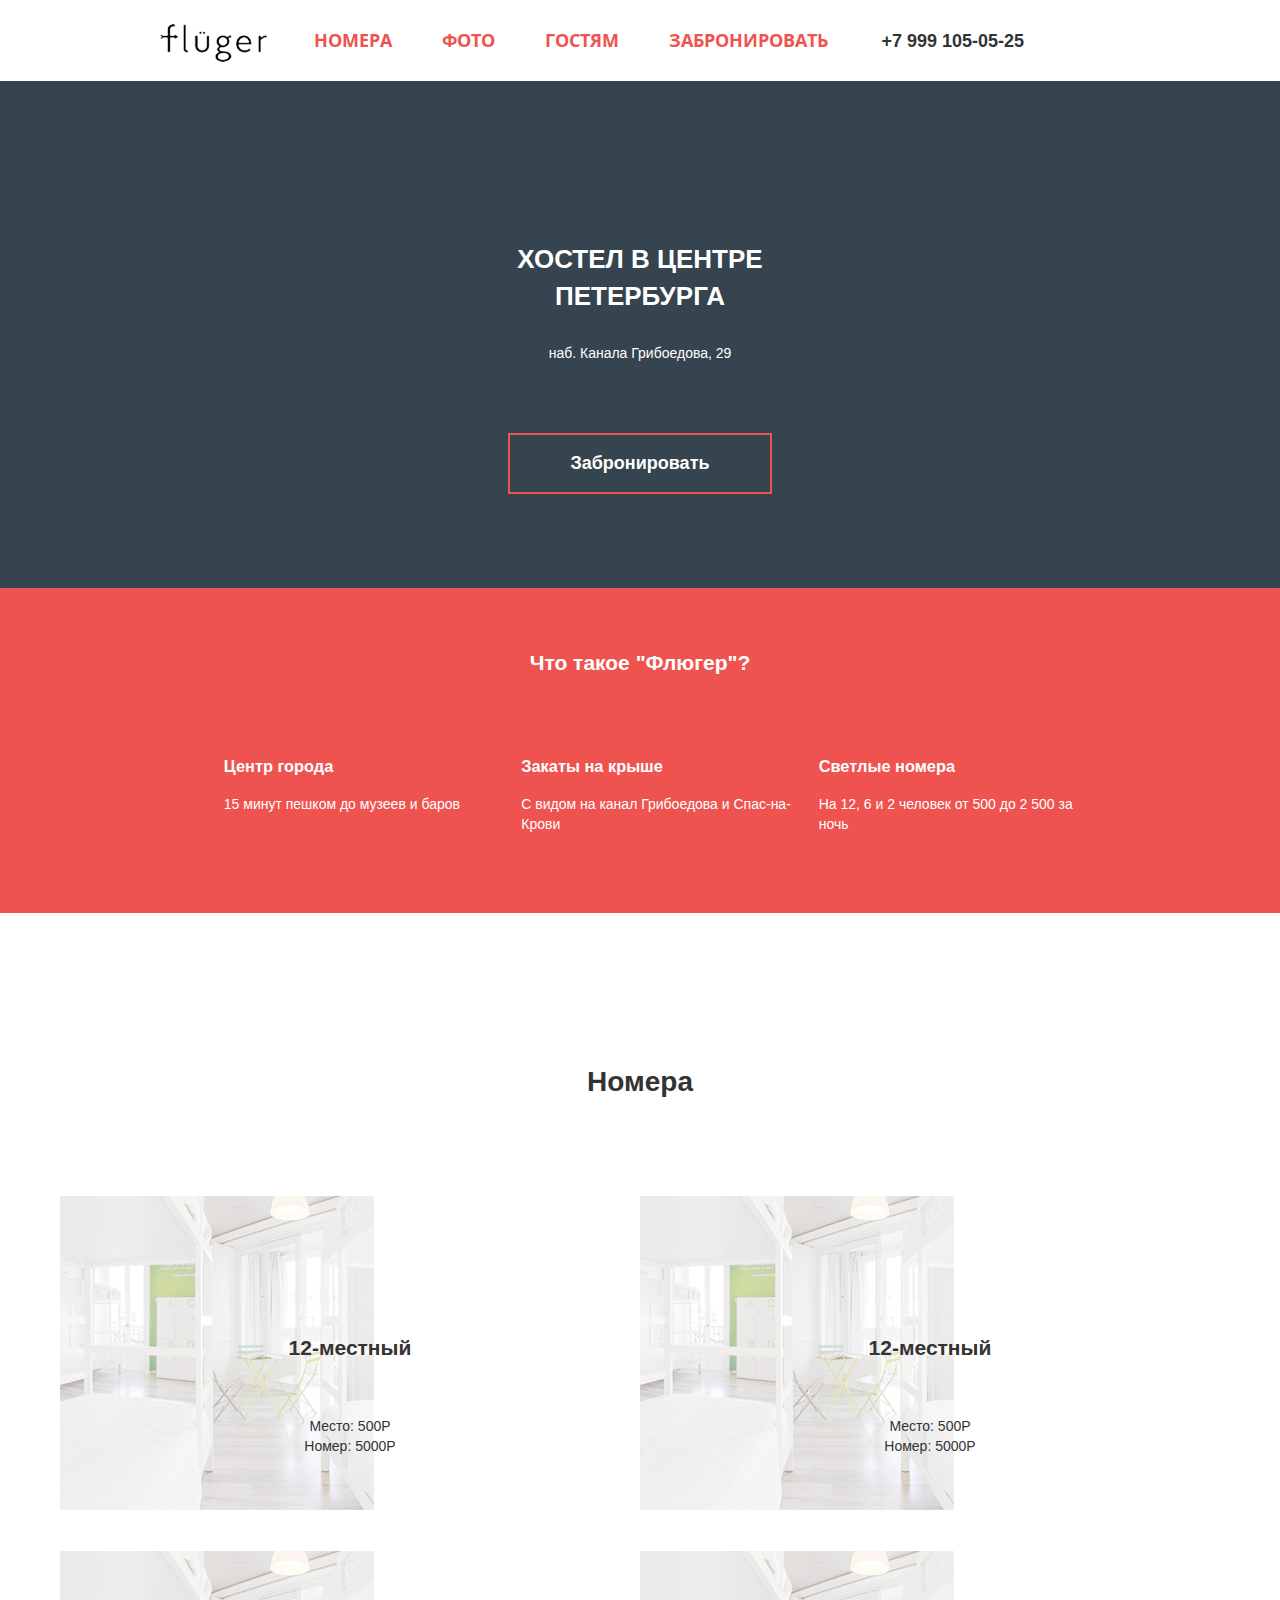
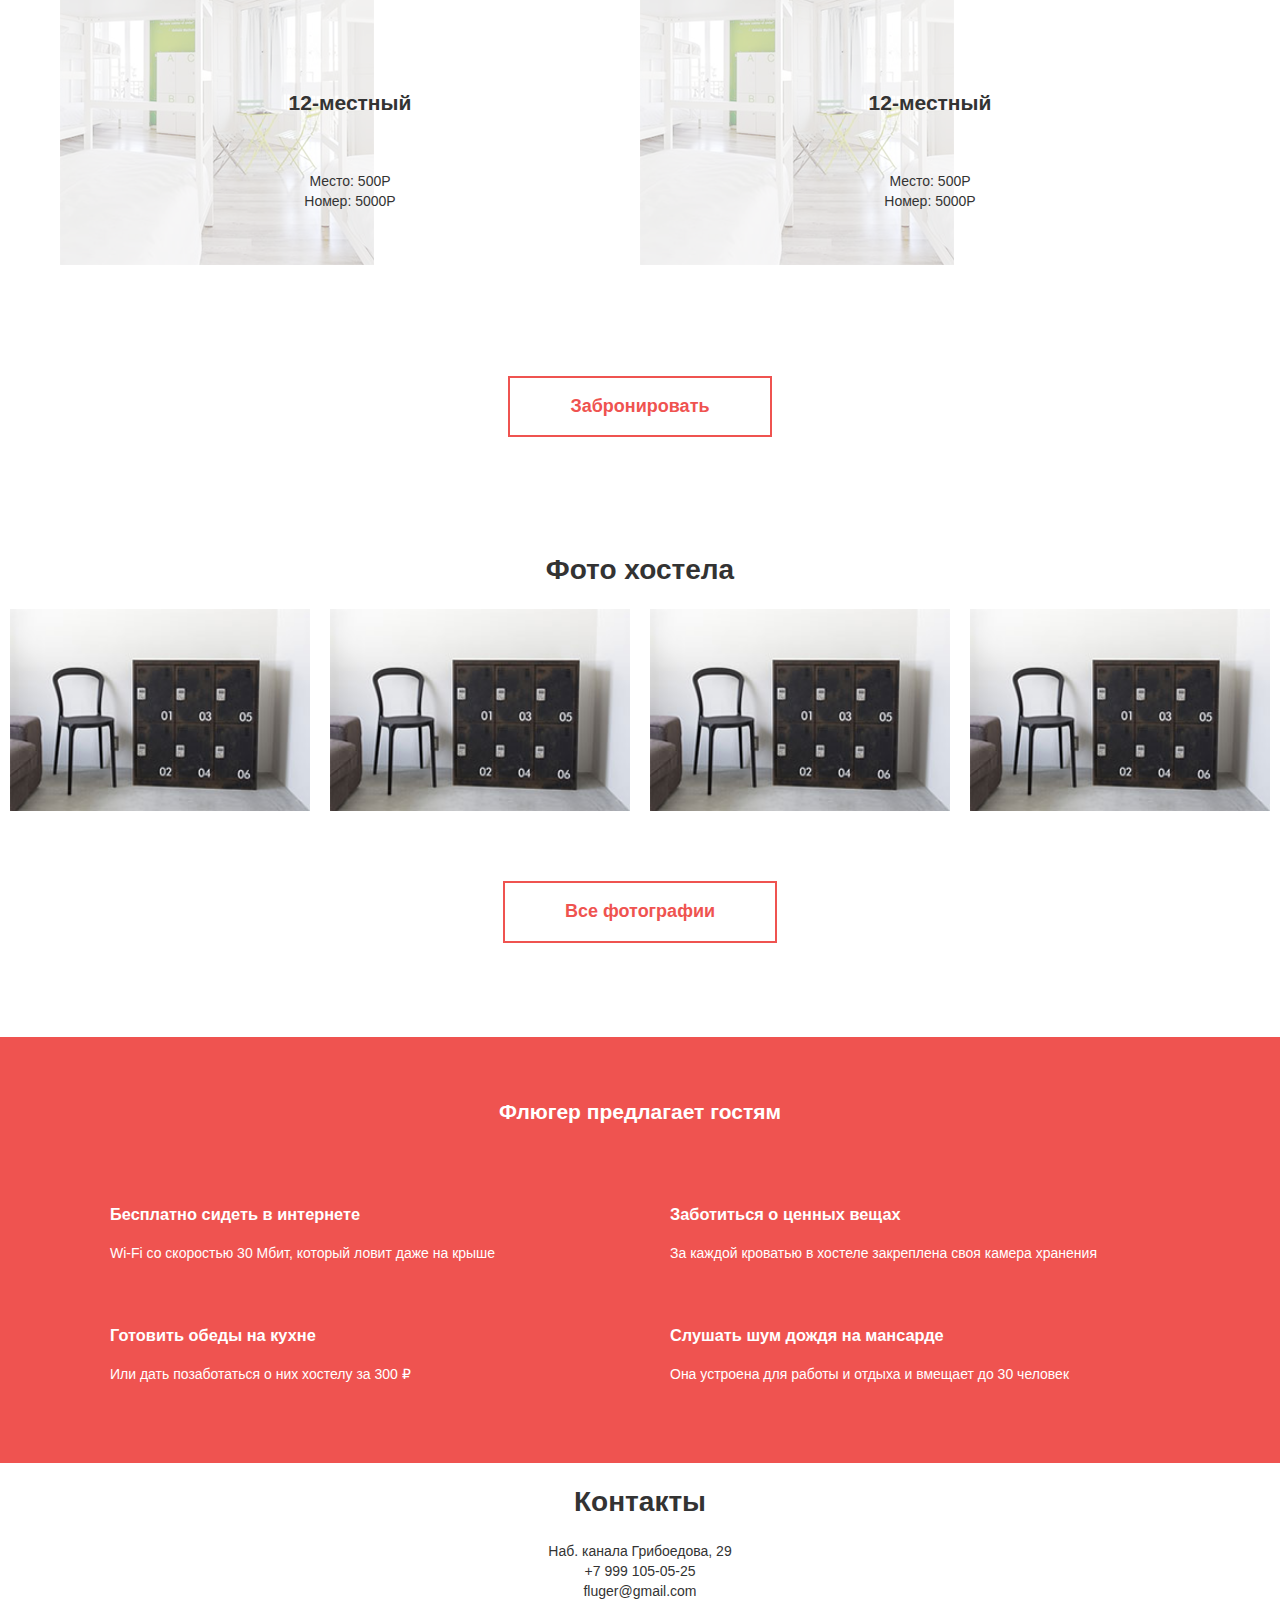
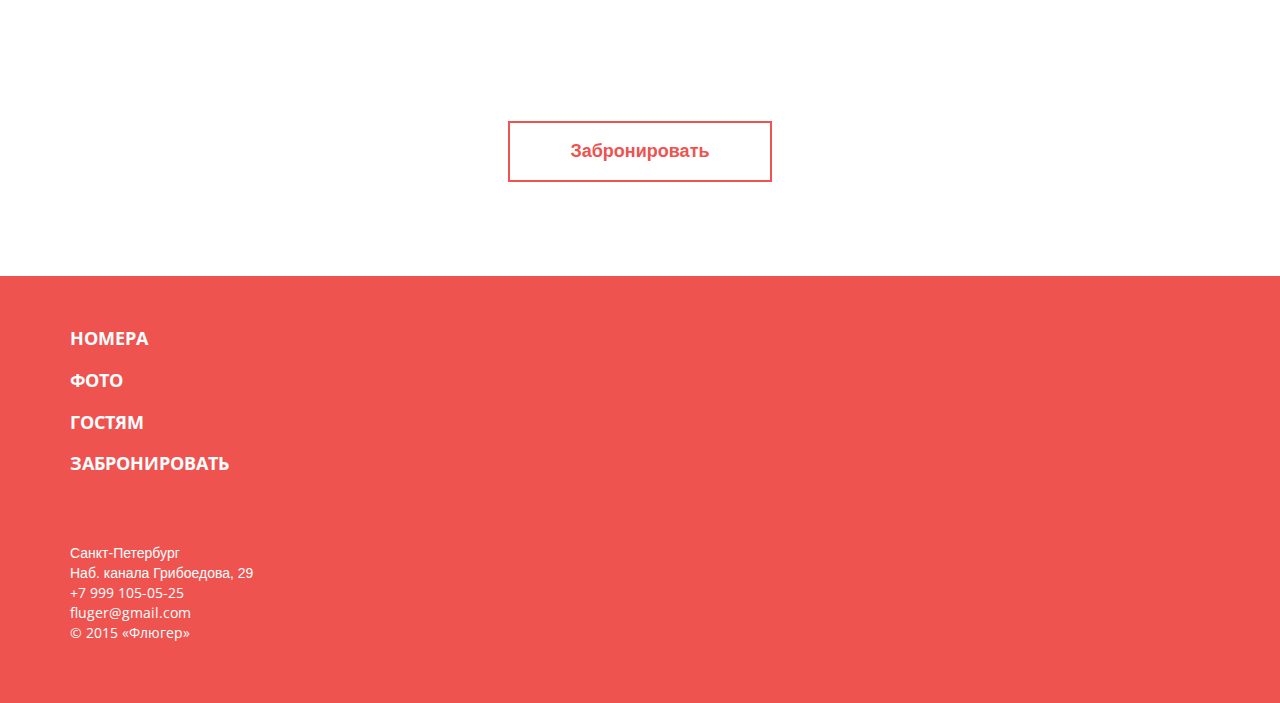
==== index.html @ dee89103 "11-03" ====
<!DOCTYPE html>
<html lang="ru">
<head>
  <meta charset="UTF-8">
  <title>Fluger</title>
  <meta name="viewport" content="width=device-width, initial-scale=1.0">
  <link rel="stylesheet" href="css/style.css">
  <link rel="stylesheet" href="css/bootstrap.css">
  <link href='https://fonts.googleapis.com/css?family=Open+Sans:400,700,400italic&subset=latin,cyrillic-ext' rel='stylesheet' type='text/css'>

</head>
<body>
<header>
  <div class="container ">
   <div class="row">
      <div class="logo">
         <a href="#"><img src="img/logo.png" height="38" width="107" alt="Fluger"></a>
      </div>
      <nav class="main-nav">
           <ul>
             <li class="nav_item"><a href="#">Номера</a></li>
             <li class="nav_item"><a href="#">Фото</a></li>
             <li class="nav_item"><a href="#">Гостям</a></li>
             <li class="nav_item"><a href="#">Забронировать</a></li>
           </ul>
          </nav>
      <span class="tel">+7 999 105-05-25</span>
        <div class="sandwich">
          <ul>
            <li class="sandwich-line"></li>
            <li class="sandwich-line"></li>
            <li class="sandwich-line"></li>
          </ul>
        </div>
    </div>
    </div>
</header>
<main>
  <section class="promo">
    <div class="container">
      <h1 class="promo-title">хостел в центре петербурга</h1>
      <span class="promo-subtitle">наб. Канала Грибоедова, 29</span>
      <a href="#" class="btn btn-order">Забронировать</a>
    </div>
  </section>
  <!-- features -->
  <section class="features">
    <div class="container">
      <h2 class="subtitle">Что такое "Флюгер"?</h2>
       <div class="row">
         <ul>
          <li class="col-xs-12 col-sm-4">
            <h3>Центр города</h3>
            <span>15 минут пешком до музеев и баров</span>
          </li>
          <li class="col-xs-12 col-sm-4">
            <h3>Закаты на крыше</h3>
            <span>С видом на канал Грибоедова и Спас-на-Крови</span>
          </li>
          <li class="col-xs-12 col-sm-4">
            <h3>Светлые номера</h3>
            <span>На 12, 6 и 2 человек от 500 до 2 500 за ночь</span>

          </li>
        </ul>
      </div>
    </div>
  </section>
  <!-- rooms -->
 <section>
   <div class="container rooms">
     <h1 class="subtitle">Номера</h1>
     <div class="row">
       <div class="col-xs-12 col-sm-6 col-lg-6 rooms_item">
           <h2>12-местный</h2>
           <span>Место:   500Р</span>
           <span>Номер:   5000Р</span>
       </div>
       <div class="col-xs-12 col-sm-6 col-lg-6 rooms_item">
           <h2>12-местный</h2>
           <span>Место:   500Р</span>
           <span>Номер:   5000Р</span>
       </div>
       <div class="col-xs-12 col-sm-6 col-lg-6 rooms_item">
           <h2>12-местный</h2>
           <span>Место:   500Р</span>
           <span>Номер:   5000Р</span>
       </div>
       <div class="col-xs-12 col-sm-6 col-lg-6 rooms_item">
           <h2>12-местный</h2>
           <span>Место:   500Р</span>
           <span>Номер:   5000Р</span>
       </div>
       <a href="#" class="btn">Забронировать</a>
     </div>
   </div>
 </section>
<!-- photo -->
<section>
   <div class="container-fluid photo">
     <h1 class="subtitle">Фото хостела</h1>
     <div class="row">
       <div class="col-sm-6 col-lg-3 photo_item">
        <img src="img/photo/photo_hostel1.jpg" width="100%" alt="" class="img-responsive">
       </div>
       <div class="col-sm-6 col-lg-3 photo_item">
         <img src="img/photo/photo_hostel1.jpg" width="100%" alt="" class="img-responsive">
       </div>
       <div class="col-xs-12 col-sm-6 col-lg-3 photo_item">
         <img src="img/photo/photo_hostel1.jpg" width="100%" alt="" class="img-responsive">
       </div>
       <div class="col-sm-6 col-lg-3 photo_item">
         <img src="img/photo/photo_hostel1.jpg" width="100%" alt="" class="img-responsive">
       </div>
       <a href="#" class="btn btn-rd">Все фотографии</a>
     </div>
   </div>
 </section>
 <!-- offers -->
 <section class="features">
    <div class="container">
      <h2 class="subtitle">Флюгер предлагает гостям</h2>
       <div class="row">
         <ul>
          <li class="col-xs-12 col-sm-4 col-lg-6">
            <h3>Бесплатно сидеть в интернете</h3>
            <span>Wi-Fi со скоростью 30 Мбит, который ловит даже на крыше</span>
          </li>
          <li class="col-xs-12 col-sm-4 col-lg-6">
            <h3>Заботиться о ценных вещах</h3>
            <span>За каждой кроватью в хостеле закреплена своя камера хранения</span>
          </li>
          <li class="col-xs-12 col-sm-4 col-lg-6">
            <h3>Готовить обеды на кухне</h3>
            <span>Или дать позаботаться о них хостелу за 300 ₽</span>

          </li>
          <li class="col-xs-12 col-sm-4 col-lg-6">
            <h3>Слушать шум дождя на мансарде</h3>
            <span>Она устроена для работы и отдыха и вмещает до 30 человек</span>

          </li>
        </ul>
      </div>
    </div>
  </section>
  <!-- contacts -->
  <section>
   <div class="contacts">
     <h1 class="subtitle">Контакты</h1>
     <span>Наб. канала Грибоедова, 29</span>
     <span>+7 999 105-05-25</span>
     <span>fluger@gmail.com</span>
     <div class="map">
       <script type="text/javascript" charset="utf-8" src="https://api-maps.yandex.ru/services/constructor/1.0/js/?sid=BMHJ804ELUzsKvM3itPlfaXK09yzZ_v1&width=100%&height=445&lang=ru_RU&sourceType=constructor"></script>
     </div>
     <a href="#" class="btn">Забронировать</a>
   </div>
 </section>
 </main>

 <!-- FOOTER -->
<footer class="footer-block">
  <div class="container">
    <div class="row">
      <div class="col-xs-12">
        <nav class="footer-nav">
                <ul>
                  <li><a href="#">Номера</a></li>
                  <li><a href="#">Фото</a></li>
                  <li><a href="#">Гостям</a></li>
                  <li class="nav-item-last"><a href="#">Забронировать</a></li>
                </ul>
        </nav>
      </div>
      <div class="col-xs-12">
        <div class="footer-contacts">
          Санкт-Петербург <br/>
          Наб. канала Грибоедова, 29
          <a href="#" class="footer-phone">+7 999 105-05-25</a>
          <a href="#" class="footer-email">fluger@gmail.com</a>
        </div>
        <span class="copyright">© 2015 «Флюгер»</span>
      </div>
    </div>
  </div>
</footer>

</body>
</html>
---- css/style.css ----
**{
  padding: 0;
  margin: 0;
}
body{

font-family: 'Open Sans', sans-serif;

}
.btn{}
.to-right{
  text-align: right;
  float:right;
}
/*@media only screen and (min-width : 320px) {}
@media only screen and (min-width : 480px) {}
@media only screen and (min-width : 768px) {}
@media only screen and (min-width : 992px) {}
@media only screen and (min-width : 1200px) {}*/

header{
  background-color: #fff;
}
header.container{
  position: relative;
}
.logo{
  display: inline-block;
}
.logo img{
  margin: 14px 20px;
}

.main-nav{
  display: none;
 }
.main-nav ul{
  display: inline-block;
}
.main-nav li{
  display: inline-block;
  margin: 28px 23px 0px;
}
.main-nav li:last-child{
  margin-right: 0;
}
.main-nav a{
  text-decoration: none;
  font-family: 'Open Sans', sans-serif;
  font-weight: bold;
  font-size: 18px;
  color: #ef5350;
  text-transform: uppercase;

}
.sandwich{
 position: absolute;
 top:0px;
 right:0;
 width: 70px;
 background-color: #ef5350;
 padding: 23px 26px;
 margin-right: 0;
 display:inline-block;
}
.sandwich ul{
  padding: 0;
  margin: 0;
}
.sandwich li{
  list-style-type: none;

}
.sandwich-line{
 width: 18px;
 height: 2px;
 margin-bottom: 2px;
 background-color: #fff;
}
.sandwich-line:nth-child(3){
  margin-bottom: 0;
}
.tel{
  font-size: 18px;
  font-weight: bold;
  margin-top: 22px;
  margin-bottom: 15px;
  display:none;

}

@media only screen and (min-width : 320px) {
  .sandwich{
    display:inline-block;
  }
}
@media only screen and (min-width : 768px) {
  .sandwich{
    display:inline-block;
    right:0;
  }
  .tel{
    display: inline-block;

    margin-left: 340px;
    display: inline-block;
  }
  .logo img{
    margin: 10px 20px;
  }
}
@media only screen and (min-width : 1200px)  {
  .container{
    width: 1040px;
  }
 .logo{
    margin-left: 80px;
    margin-top: 20;
    margin-bottom: 9px;
  }
 .main-nav{
  display:inline-block;
  margin-top: 0;
  margin-bottom: 9px;
   }
  .main-nav ul{
    padding-left: 0;
    margin-top: 10px;
  }
 .sandwich{
  display:none;
 }
 .tel{
  display: inline-block;
  margin-top: 12px;
  margin-bottom: 9px;
  margin-right: 0;
  margin-left: 50px;
 }
}
/*promo*/
.promo{
  background-color: #35444e;
  color: #fff;
  text-align: center;
}
.promo-title{
  margin: 160px auto 27px;
  width: 250px;
  font-size: 26px;
  text-transform:uppercase;


}
.promo-subtitle{
  display: block;
}
/*btns*/
.btn{
  display: inline-block;
  margin: 70px 0 94px;
  padding: 16px 60px;
  border: 2px solid #ef5350;
  font-size: 18px;
  font-weight: bold;
  color: #ef5350;
}
.btn-order{
  color: #fff;
}
.btn-rd{
  color: #ef5350;
}

/*features*/
.features{
  background-color: #ef5350;
  color: #fff;
  text-align: center;
}
.features h2{
  margin-bottom: 0;
  margin-top: 0;
  padding: 60px 0;
}
.row ul{
  margin-top: 0;
  padding-top: 0;
  display: inline-block;
  text-align: top;
}
.features li{
  list-style: none;
  text-align: left;
  padding-bottom: 45px;
}
.features li:nth-child(3){
  padding-bottom: 60px;
}

/*rooms*/
.rooms{
  text-align: center;
}
.rooms_item{
  background-image: url(../img/rooms1.png);
  -webkit-background-size: 100$;
  background-size: 100$;
  background-repeat: no-repeat;
  text-align: center;
  }
.rooms h1{
  padding-top: 130px;
  padding-bottom: 75px;
}
.rooms_item h2{
  padding-top: 120px;
  padding-bottom: 35px;
}
.rooms_item span{
  display: block;
}
.rooms_item span:last-child{
   padding-bottom: 95px;

}
/*photo*/
.photo{
  text-align: center;
}
.photo_item{

  text-align: center;
  width: 100%;
  font-size: 18px;
}
@media only screen and (max-width : 767px)  {
  .photo{
    display:none;
  }
}
/*contacts*/
.contacts{
  text-align: center;
}
.contacts span{
  display: block;
}
.contacts span:nth-child(3){

}
/*map*/
.map{
  margin-top: 50px;
  opacity:0.7;
}
.map.btn{
  margin-bottom: 115px;
}
/*footer*/

.footer-block{
  background-color: #ef5350;
  padding: 50px 0 60px;
  /*padding-top: 50px;
  padding-left: 75px;
  padding-bottom: 60px;*/


}
.footer-nav{
  font-size: 18px;
  margin-bottom: 50px;
  margin-right: auto;
  margin-left: auto;


}
.footer-nav ul{
  padding: 0;
  margin-bottom: 0;
  margin-left: auto;
  margin-right: auto;
  }
.footer-nav li{
  list-style-type: none;
  text-transform: uppercase;
  margin-bottom: 15px;
  }
 .nav-item-last{
    padding-bottom: 0;
    margin-bottom: 0;
  }
.footer-nav a{
  font-family: 'Open Sans', sans-serif;
  color: #fff;
  font-size: 18px;
  font-weight: bold;
  text-decoration: none;
}
.footer-contacts{
  color: #fff;
}
.footer-contacts a{
  display: block;
  margin-bottom: 0;
}
.footer-contacts a{
  font-family: 'Open Sans', sans-serif;
  color: #fff;
  font-size: 14px;
  text-decoration: none;
}
.footer-address{
  margin-bottom: 15px;
}
.footer-phone{
  margin-bottom: 18px;
}
.copyright{
    margin-bottom: 60px;
}
.copyright{
  font-family: 'Open Sans', sans-serif;
  color: #fff;
  font-size: 14px;
  margin-top: 50px;

}

/*ROOMS*/
.rooms_promo{
  background-image: url(../img/rooms/bg1200_header_room.jpg);
  background-repeat: no-repeat;
  -webkit-background-size: cover;
  background-size: cover;
  margin-bottom: 60px;
  color: #fff;
  background-position: center;
  text-align: center;
  -webkit-box-sizing: border-box;
  -moz-box-sizing: border-box;
  box-sizing: border-box;
}

.rooms_promo h1{
  margin: 273px auto 35px;
  color: #ef5350
}
.rooms_promo span{
  display: block;
  margin-bottom: 288px;
  color: #000
}
.promo-title{
  margin: 160px auto 27px;
  width: 250px;
  font-size: 26px;
  text-transform:uppercase;


}
.promo-subtitle{
  display: block;
}
/*rooms_blocks*/
.rooms_blocks
  margin-top: 70px;
}
/*.room_blocks img{
  float:right;
}
.room_blocks img:nth-child(2n){
  float:left;
}*/
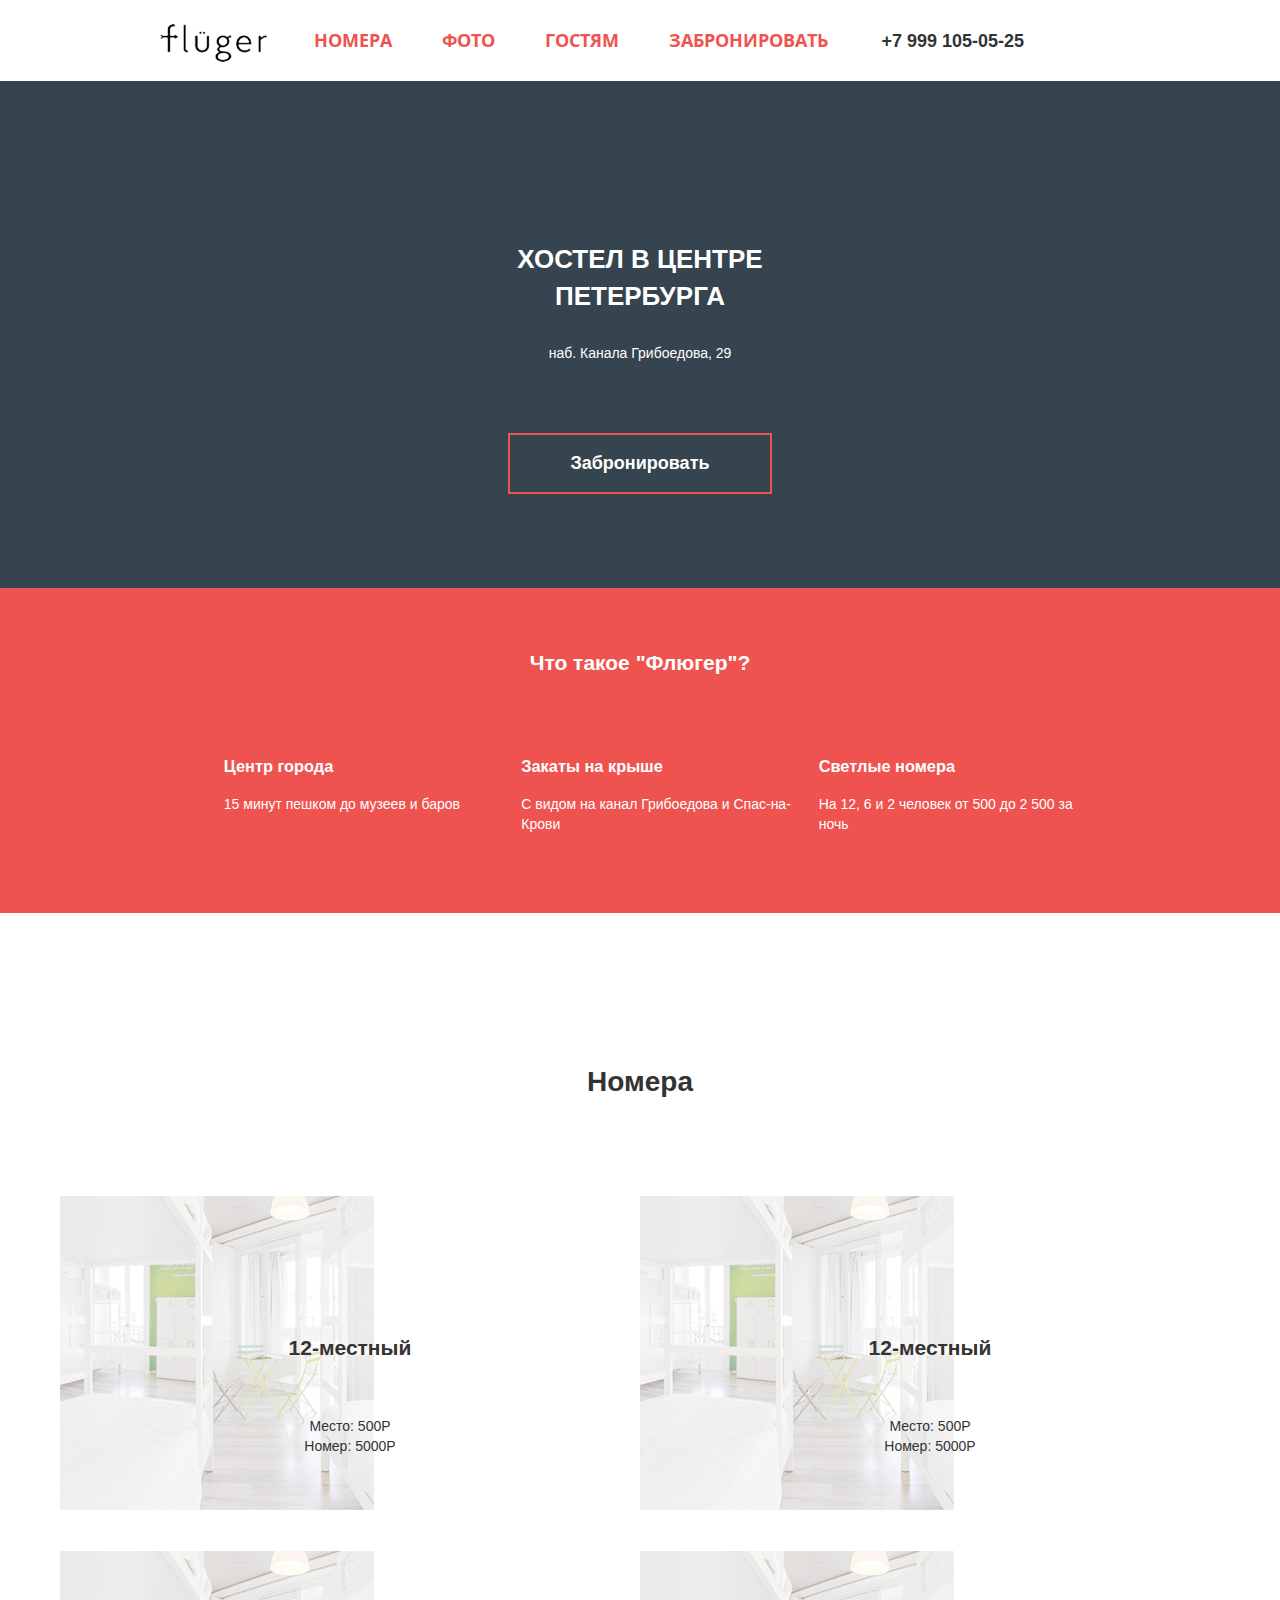
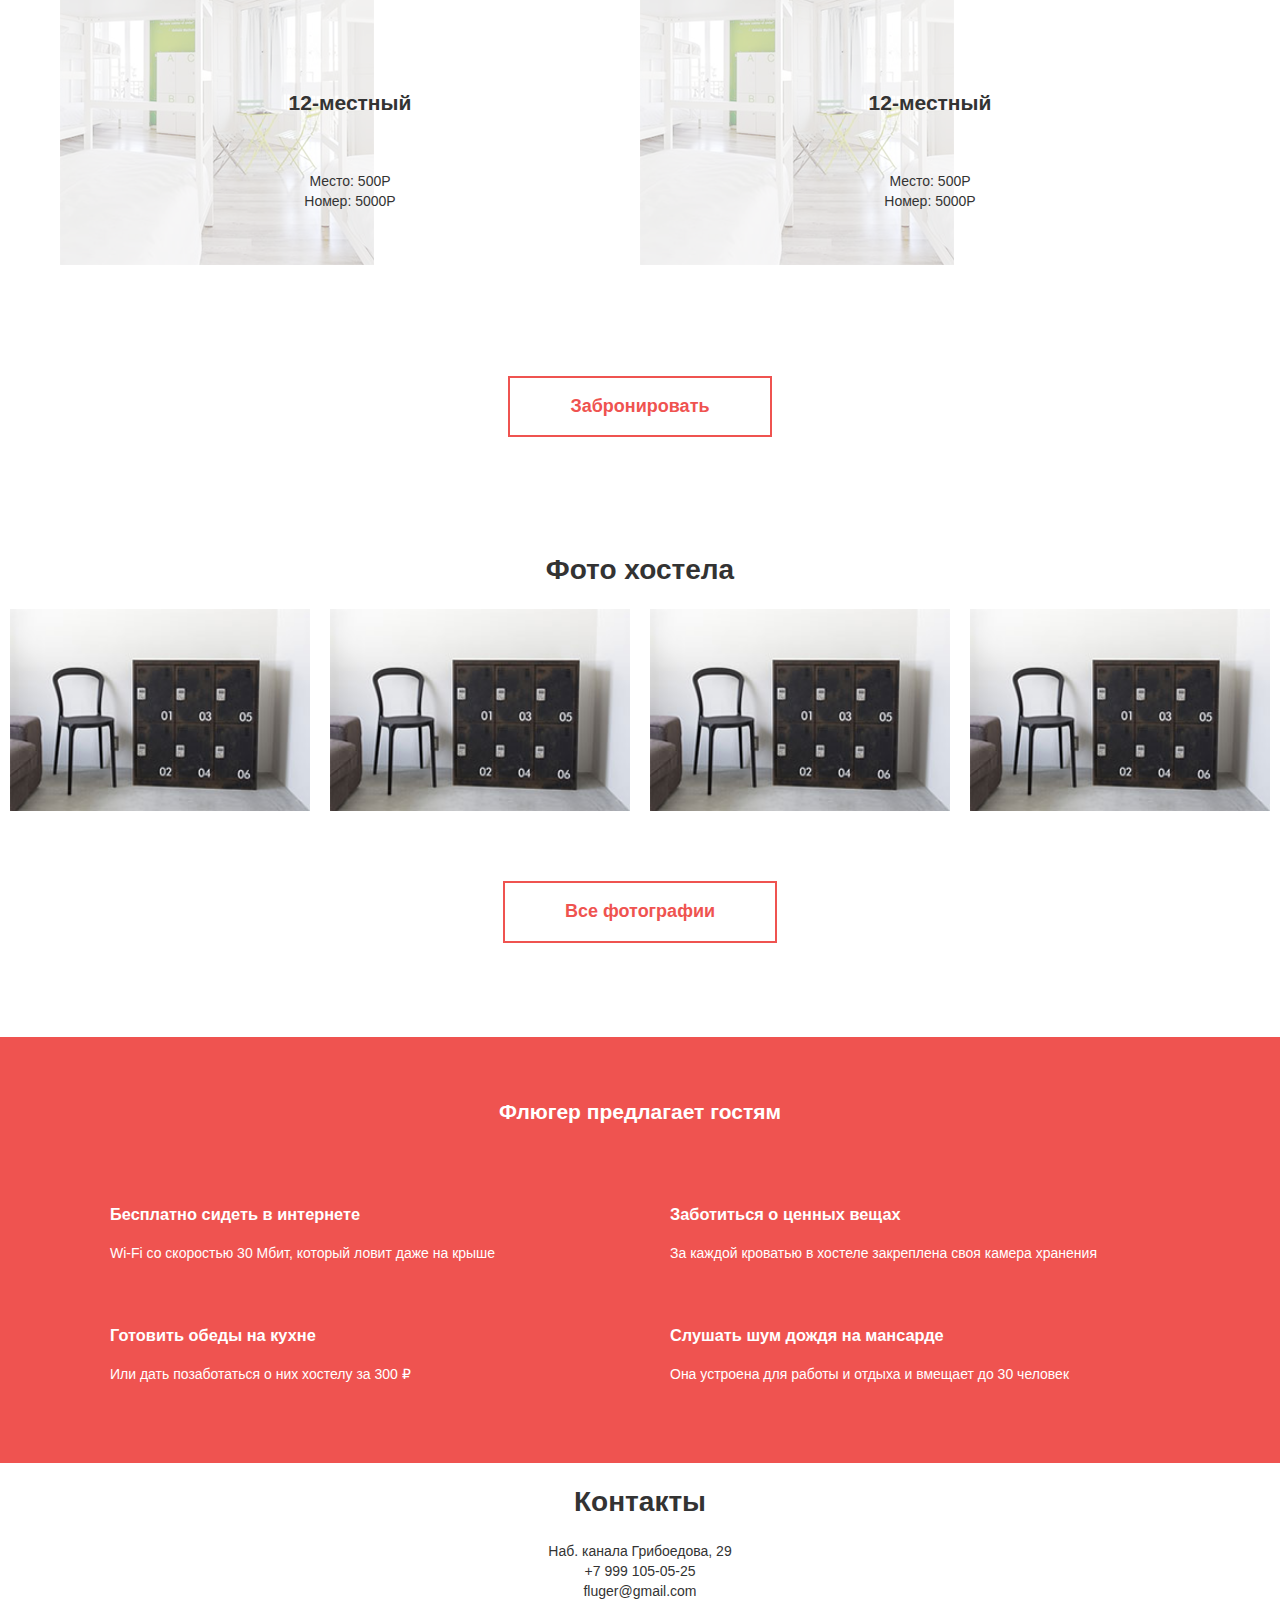
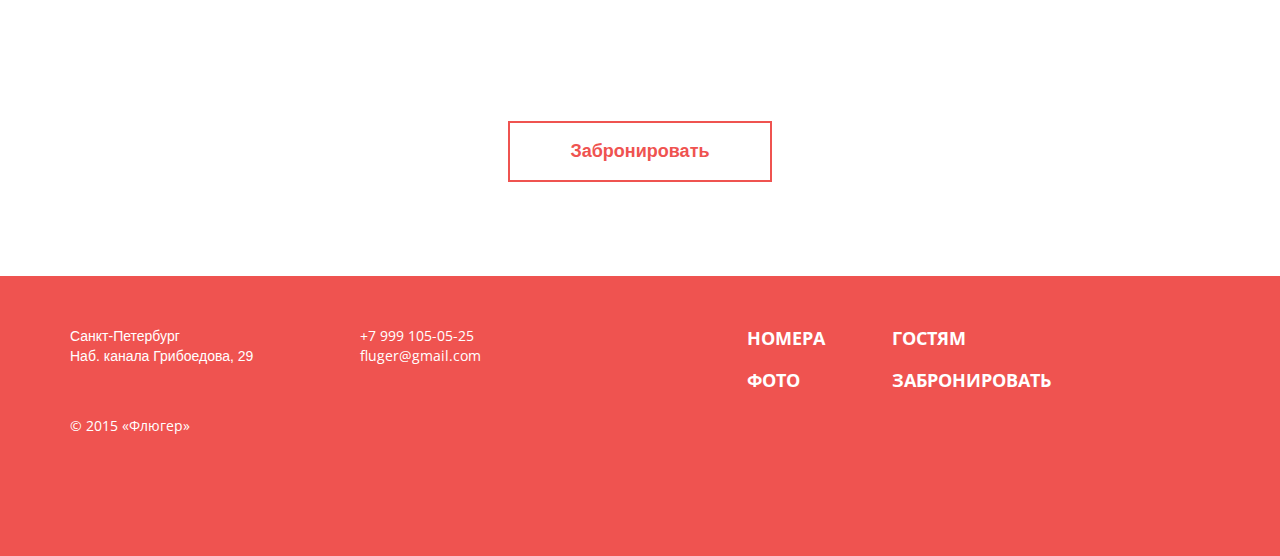
==== commit 8a1318a1: "11ю03" ====
--- a/index.html
+++ b/index.html
@@ -163,24 +163,39 @@
 <footer class="footer-block">
   <div class="container">
     <div class="row">
-      <div class="col-xs-12">
+      <div class="col-xs-12 col-sm-6 col-sm-push-6 col-lg-6">
         <nav class="footer-nav">
+          <div class="row">
+            <div class="col-lg-3 col-lg-offset-2">
                 <ul>
                   <li><a href="#">Номера</a></li>
                   <li><a href="#">Фото</a></li>
+                </ul>
+            </div>
+            <div class="col-lg-3">
+                <ul>
                   <li><a href="#">Гостям</a></li>
                   <li class="nav-item-last"><a href="#">Забронировать</a></li>
                 </ul>
+            </div>
+          </div>
         </nav>
       </div>
-      <div class="col-xs-12">
+      <div class="col-xs-12 col-sm-6 col-sm-pull-6 col-lg-6 footer-contacts-position">
         <div class="footer-contacts">
-          Санкт-Петербург <br/>
-          Наб. канала Грибоедова, 29
-          <a href="#" class="footer-phone">+7 999 105-05-25</a>
-          <a href="#" class="footer-email">fluger@gmail.com</a>
+         <div class="row">
+           <div class="col-lg-6">
+             <span>Санкт-Петербург</span>
+             <span>Наб. канала Грибоедова, 29</span>
+           </div>
+           <div class="col-lg-6">
+             <a href="#" class="footer-phone">+7 999 105-05-25</a>
+             <a href="#" class="footer-email">fluger@gmail.com</a>
+           </div>
+         </div>
+
+          <span class="copyright">© 2015 «Флюгер»</span>
         </div>
-        <span class="copyright">© 2015 «Флюгер»</span>
       </div>
     </div>
   </div>
--- a/css/style.css
+++ b/css/style.css
@@ -263,6 +263,7 @@
 .footer-block{
   background-color: #ef5350;
   padding: 50px 0 60px;
+  text-align: center;
   /*padding-top: 50px;
   padding-left: 75px;
   padding-bottom: 60px;*/
@@ -271,22 +272,34 @@
 }
 .footer-nav{
   font-size: 18px;
+  /*display: inline-block;*/
   margin-bottom: 50px;
   margin-right: auto;
   margin-left: auto;
-
-
+}
+/*@media only screen and (min-width : 1200px) {
+  .footer-nav li{
+    width: 50%;
+  }
+}*/
+@media only screen and (max-width : 1199px){
+  .footer-nav{
+    display: inline-block;
+  }
 }
 .footer-nav ul{
+  display: block;
   padding: 0;
   margin-bottom: 0;
   margin-left: auto;
   margin-right: auto;
+  text-align: left;
   }
 .footer-nav li{
   list-style-type: none;
   text-transform: uppercase;
   margin-bottom: 15px;
+
   }
  .nav-item-last{
     padding-bottom: 0;
@@ -299,8 +312,24 @@
   font-weight: bold;
   text-decoration: none;
 }
+
 .footer-contacts{
   color: #fff;
+  display: inline-block;
+  text-align: left;
+  padding-left: 25px;
+  width: 100%;
+}
+@media only screen and (min-width : 767px) {
+  .footer-contacts{
+    padding-left: 0;
+  }
+  .footer-contacts-position{
+  text-align: left;
+}
+}
+.footer-contacts span{
+  display:block;
 }
 .footer-contacts a{
   display: block;
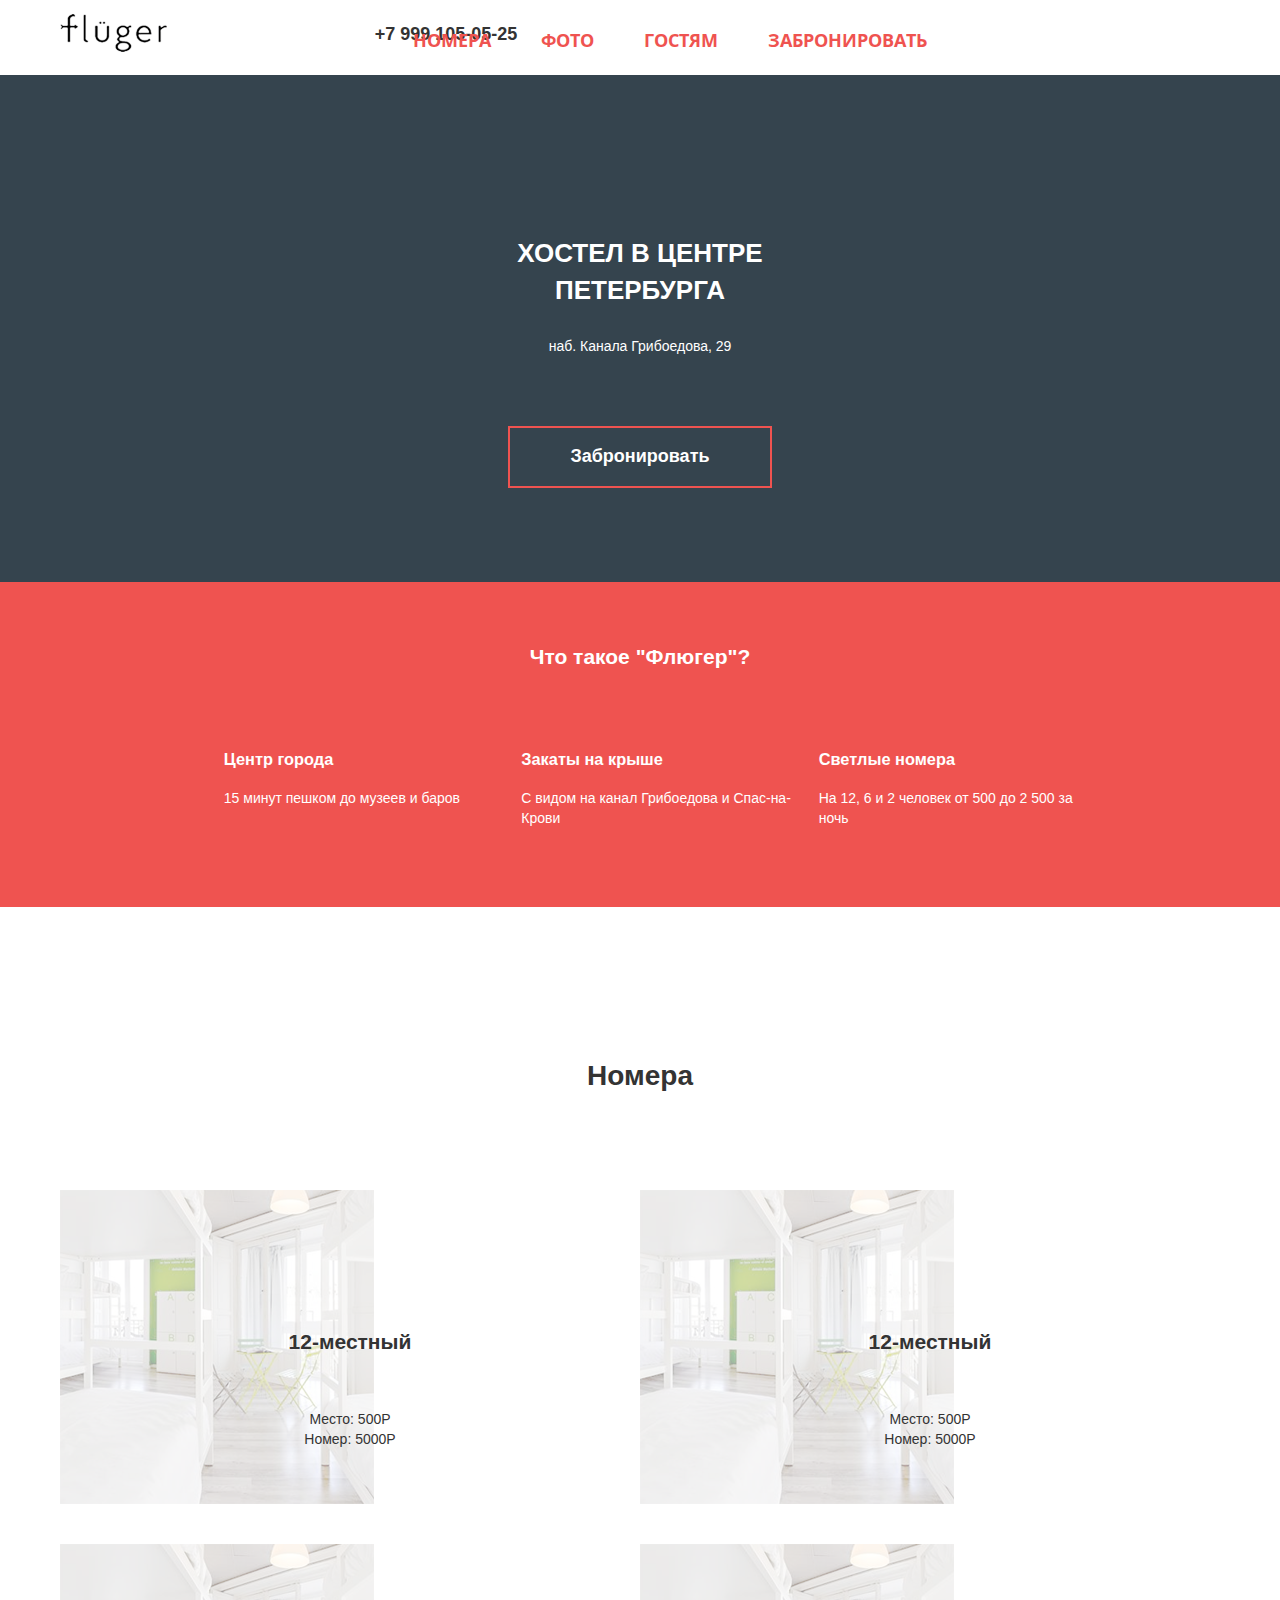
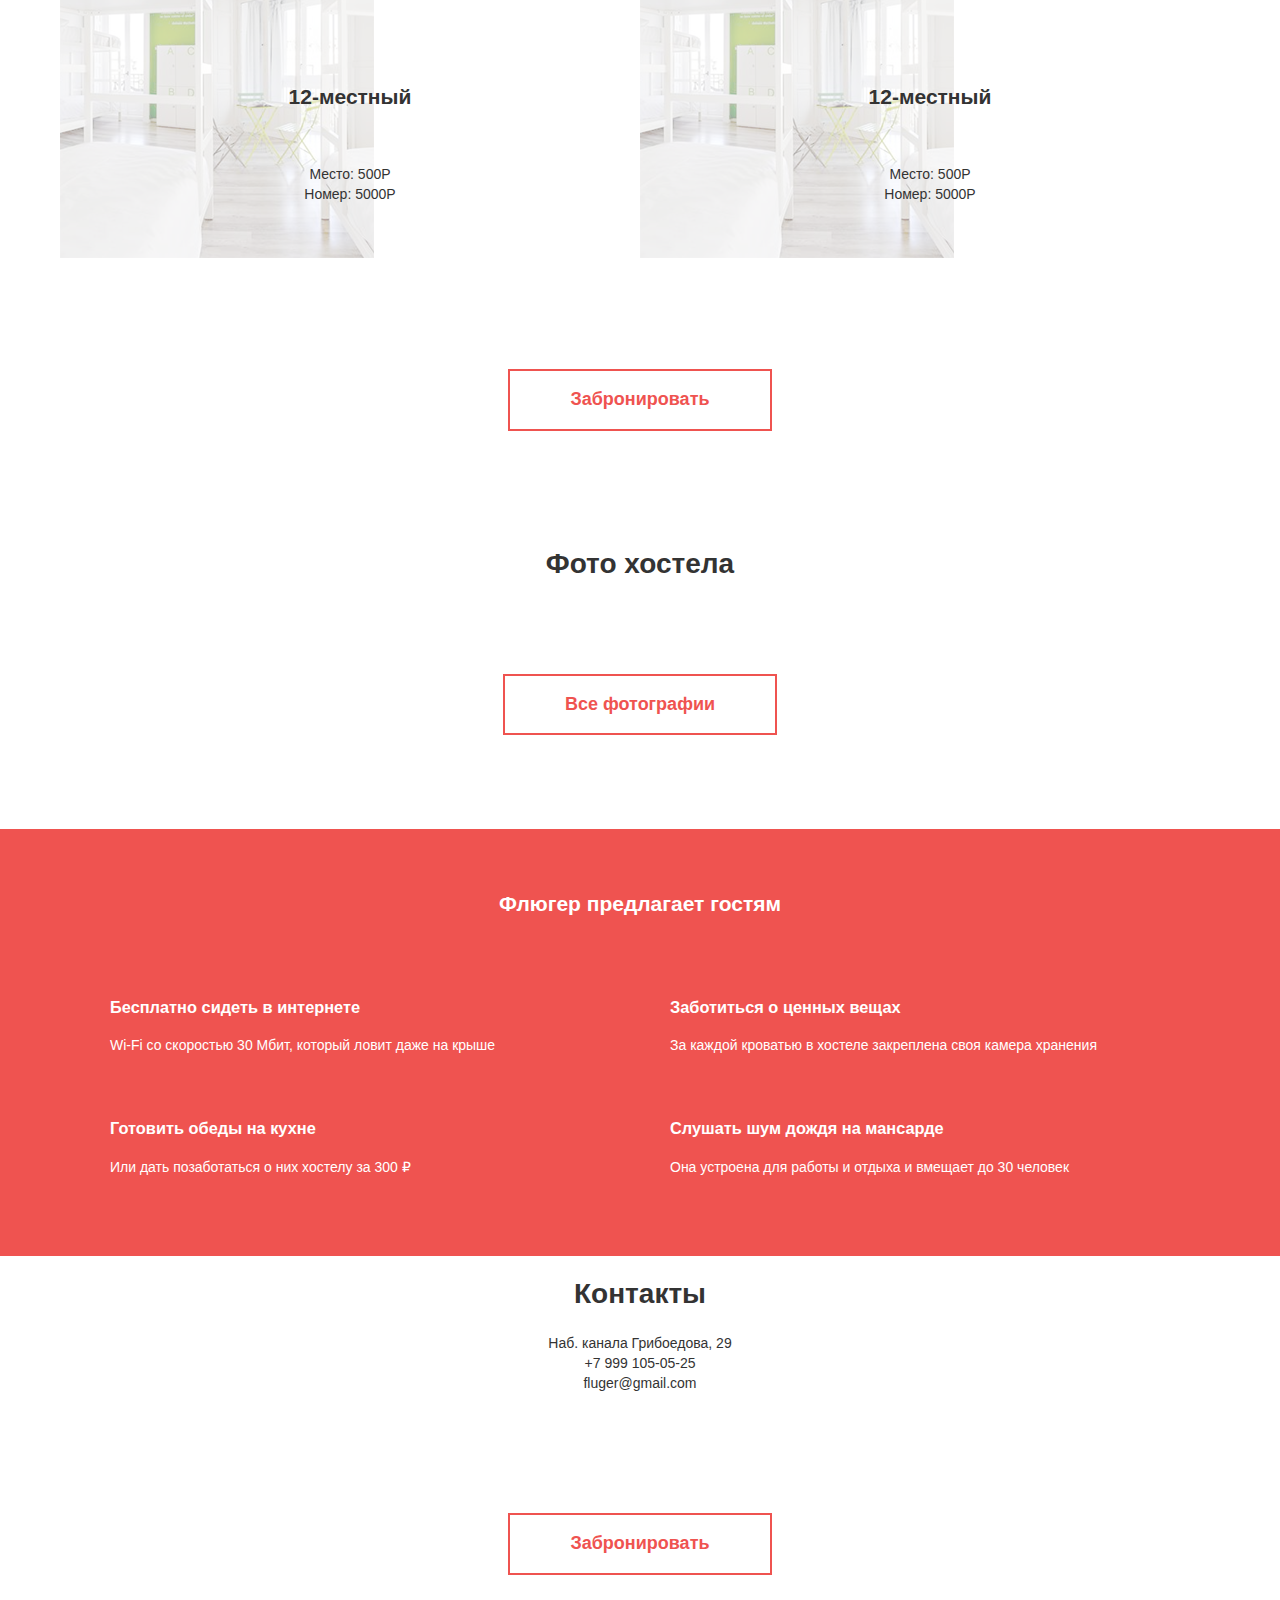
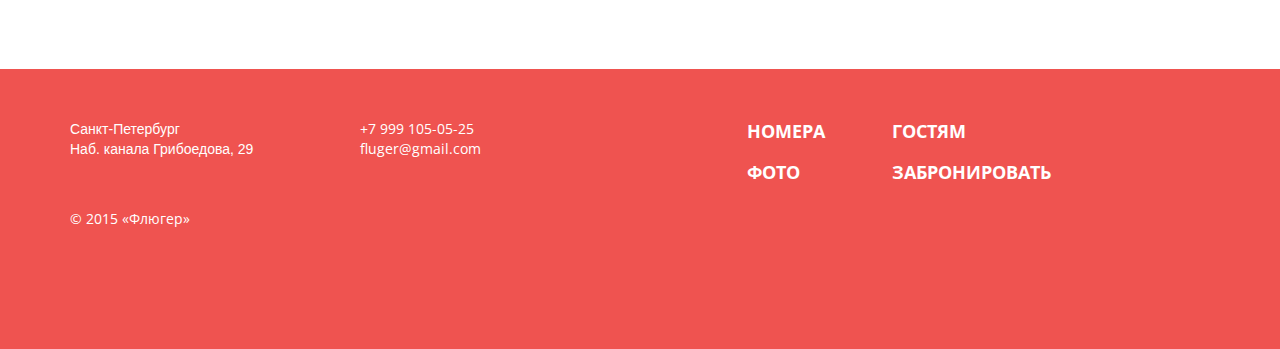
==== commit 0552c7ff: "16.03" ====
--- a/index.html
+++ b/index.html
@@ -16,25 +16,27 @@
       <div class="logo">
          <a href="#"><img src="img/logo.png" height="38" width="107" alt="Fluger"></a>
       </div>
+
       <nav class="main-nav">
-           <ul>
+           <ul class="main-nav-items">
              <li class="nav_item"><a href="#">Номера</a></li>
              <li class="nav_item"><a href="#">Фото</a></li>
              <li class="nav_item"><a href="#">Гостям</a></li>
              <li class="nav_item"><a href="#">Забронировать</a></li>
            </ul>
-          </nav>
+      </nav>
       <span class="tel">+7 999 105-05-25</span>
-        <div class="sandwich">
-          <ul>
-            <li class="sandwich-line"></li>
-            <li class="sandwich-line"></li>
-            <li class="sandwich-line"></li>
-          </ul>
-        </div>
-    </div>
-    </div>
+      <div class="sandwich">
+        <ul>
+          <li class="sandwich-line"></li>
+          <li class="sandwich-line"></li>
+          <li class="sandwich-line"></li>
+        </ul>
+      </div>
+   </div>
+  </div>
 </header>
+
 <main>
   <section class="promo">
     <div class="container">
--- a/css/style.css
+++ b/css/style.css
@@ -13,11 +13,6 @@
   text-align: right;
   float:right;
 }
-/*@media only screen and (min-width : 320px) {}
-@media only screen and (min-width : 480px) {}
-@media only screen and (min-width : 768px) {}
-@media only screen and (min-width : 992px) {}
-@media only screen and (min-width : 1200px) {}*/
 
 header{
   background-color: #fff;
@@ -29,10 +24,13 @@
   display: inline-block;
 }
 .logo img{
-  margin: 14px 20px;
+  /*margin: 14px 20px;*/
+  margin-top: 14px;
+  margin-bottom: 14px;
 }
 
 .main-nav{
+  float:right;
   display: none;
  }
 .main-nav ul{
@@ -42,9 +40,7 @@
   display: inline-block;
   margin: 28px 23px 0px;
 }
-.main-nav li:last-child{
-  margin-right: 0;
-}
+
 .main-nav a{
   text-decoration: none;
   font-family: 'Open Sans', sans-serif;
@@ -87,9 +83,7 @@
   margin-top: 22px;
   margin-bottom: 15px;
   display:none;
-
-}
-
+}
 @media only screen and (min-width : 320px) {
   .sandwich{
     display:inline-block;
@@ -102,41 +96,53 @@
   }
   .tel{
     display: inline-block;
-
-    margin-left: 340px;
+    float:right;
+    padding-right: 103px;
+  }
+ /* .main-nav{
     display: inline-block;
   }
-  .logo img{
-    margin: 10px 20px;
-  }
+  .main-nav-items{
+    display:none;
+  }
+
+*/
+   /* margin-left: 340px;*/
+
+
+
 }
 @media only screen and (min-width : 1200px)  {
   .container{
     width: 1040px;
   }
  .logo{
-    margin-left: 80px;
     margin-top: 20;
     margin-bottom: 9px;
   }
  .main-nav{
   display:inline-block;
-  margin-top: 0;
+  transform:translateX(-270px);
+  /*margin-right: 270px;*/
+  /*margin-top: 0;
   margin-bottom: 9px;
+  padding-left: 0;
+  margin-top: 10px;*/
    }
   .main-nav ul{
-    padding-left: 0;
-    margin-top: 10px;
+
   }
  .sandwich{
   display:none;
  }
  .tel{
-  display: inline-block;
-  margin-top: 12px;
+  display:inline-block;
+  vertical-align: top;
+  /*margin-top: 12px;
   margin-bottom: 9px;
   margin-right: 0;
-  margin-left: 50px;
+  margin-left: 300px;*/
+
  }
 }
 /*promo*/
@@ -375,7 +381,7 @@
 
 .rooms_promo h1{
   margin: 273px auto 35px;
-  color: #ef5350
+  color: #ef5350;
 }
 .rooms_promo span{
   display: block;
@@ -394,29 +400,83 @@
   display: block;
 }
 /*rooms_blocks*/
-.rooms_blocks
+.rooms_blocks{
   margin-top: 70px;
 }
-/*.room_blocks img{
-  float:right;
-}
-.room_blocks img:nth-child(2n){
-  float:left;
-}*/
-
-
-
-
-
-
-
-
-
-
-
-
-
-
-
-
-
+
+
+/*Photo_gallery*/
+.photo-promo{
+  background-image: url(../img/photo/bg-promo-photo.jpg);
+  -webkit-background-size: cover;
+  background-size: cover;
+  background-repeat: no-repeat;
+  text-align: center;
+  -webkit-box-sizing: border-box;
+  -moz-box-sizing: border-box;
+  box-sizing: border-box;
+
+}
+.photo-promo h1{
+  padding-top: 273px;
+  font-family: 'Open Sans', sans-serif;
+  font-size: 36px;
+  color: #ef5350;
+  text-transform: uppercase;
+}
+.photo-promo-subtitle{
+  display: block;
+  font-size: 18px;
+  color: #212121;
+  padding-bottom: 280px;
+
+
+}
+.photo_gallery{
+
+  width: 940px;
+  margin-right: auto;
+  margin-left: auto;
+
+
+}
+.photo_gallery_title{
+  font-family: 'Open Sans', sans-serif;
+  font-size: 24px;
+  color: #ef5350;
+  text-transform: uppercase;
+
+}
+.photo_gallery_subtitle{
+  display: block;
+  font-family: 'Open Sans', sans-serif;
+  font-size: 18px;
+  font-weight: bold;
+  color:#607d8b;
+  margin-bottom: 20px;
+  margin-top: 25px;
+}
+.gallery-hall-1{
+  width: 100%;
+}
+.gallery-hall-2{
+  width: 100%;
+  margin-top: 6px;
+
+}
+
+
+
+
+
+
+
+
+
+
+
+
+
+
+
+
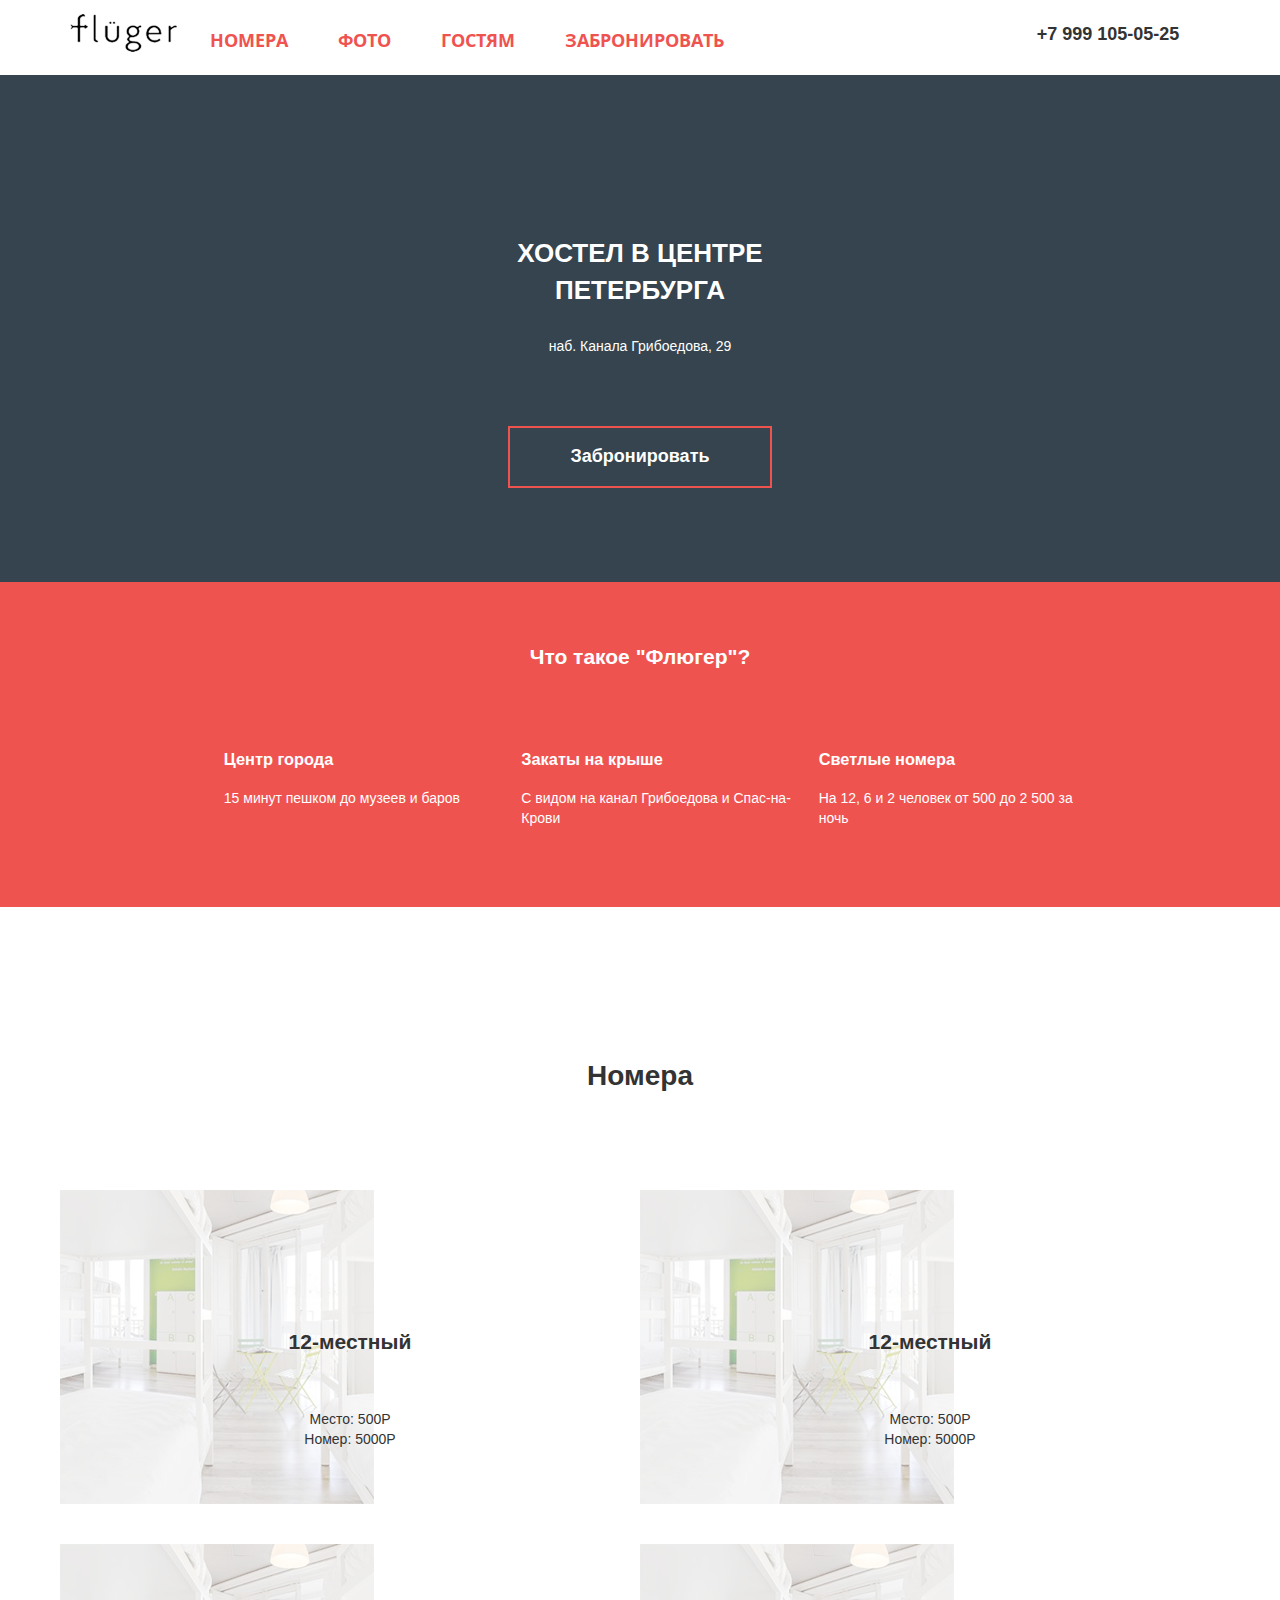
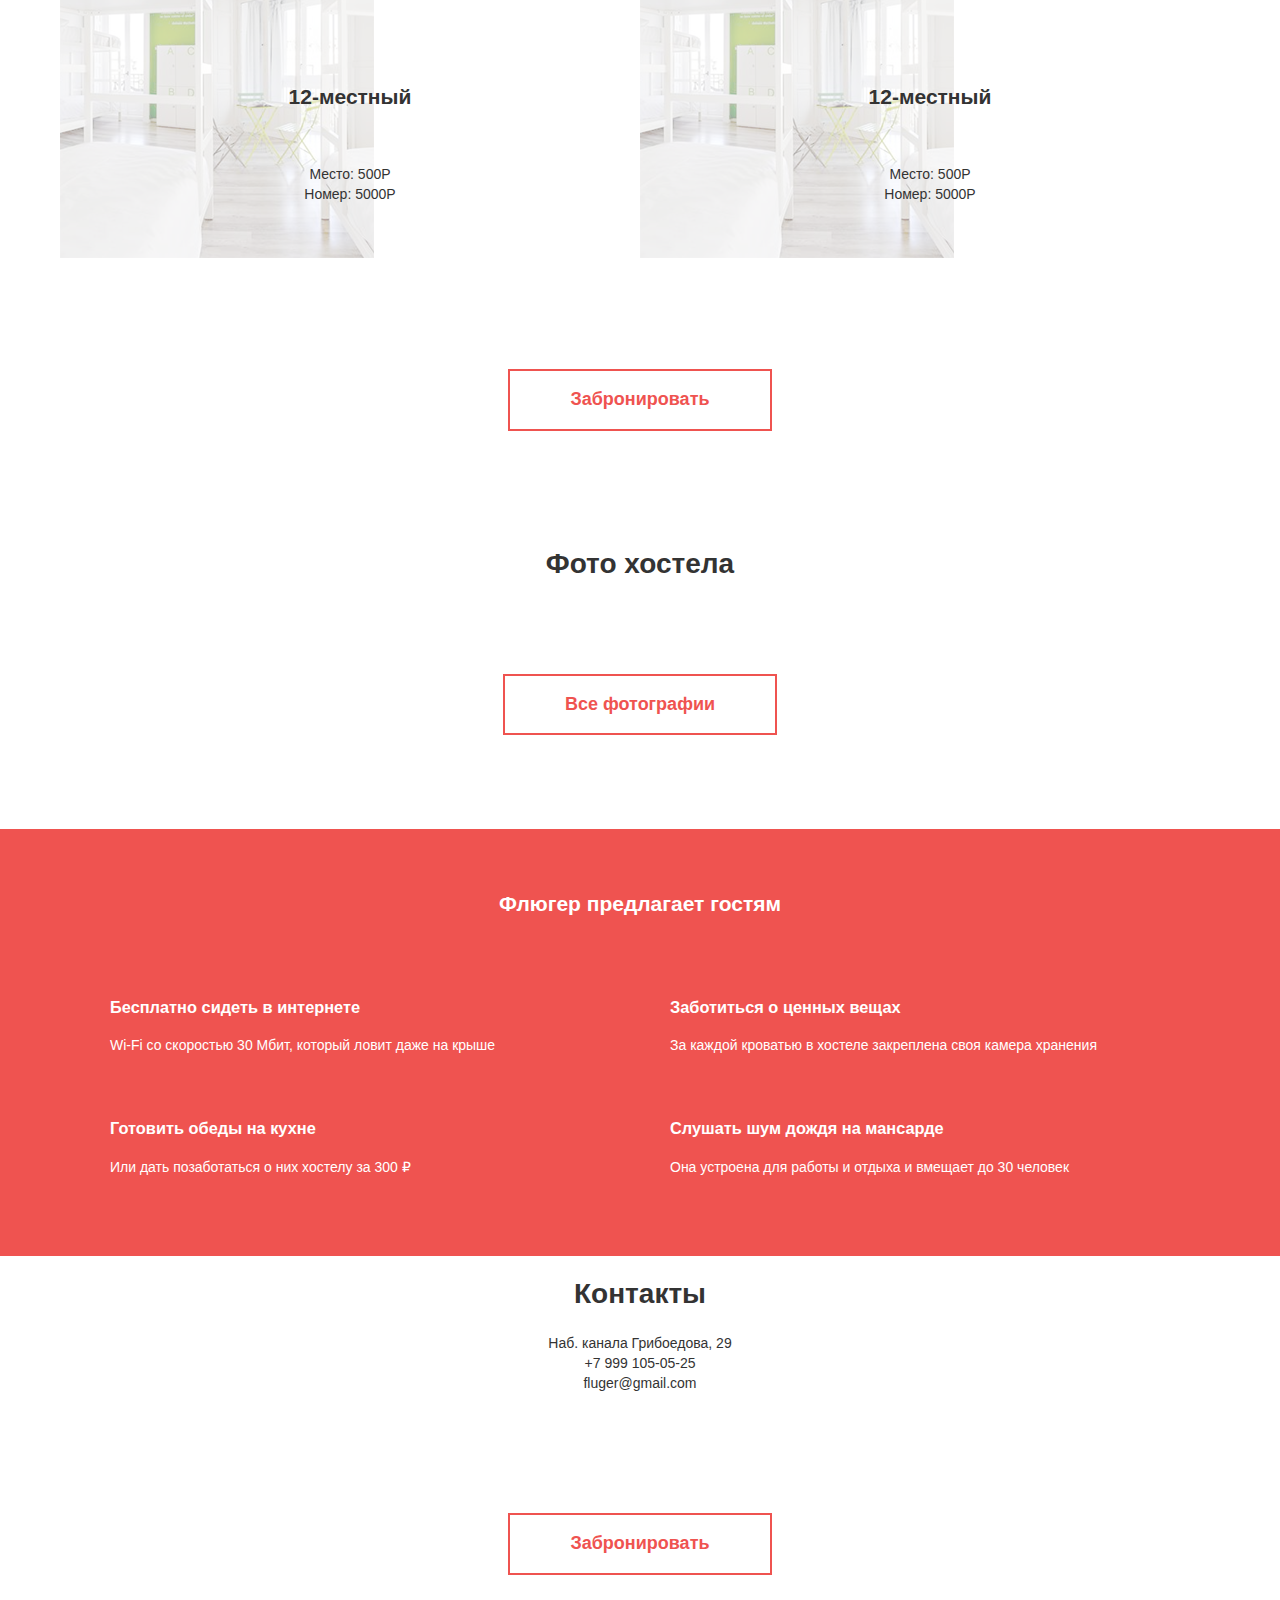
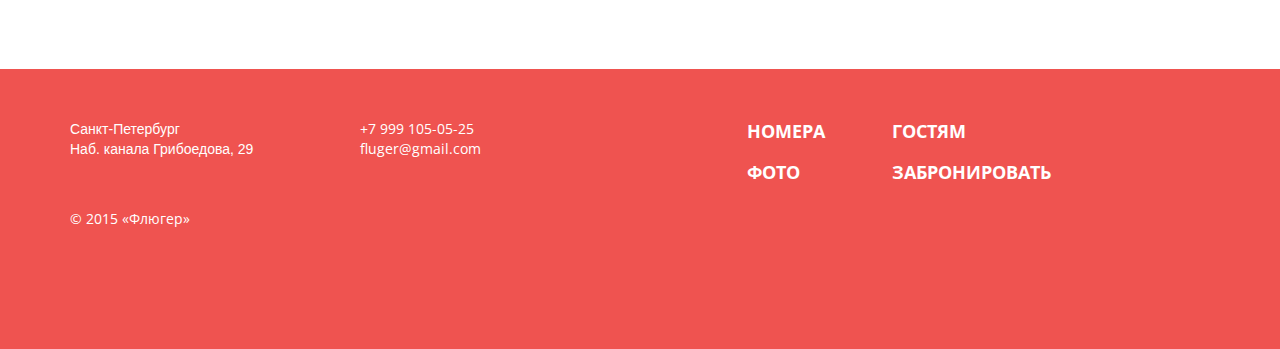
==== commit 68f3f3dd: "17.03" ====
--- a/index.html
+++ b/index.html
@@ -13,10 +13,10 @@
 <header>
   <div class="container ">
    <div class="row">
-      <div class="logo">
+      <div class="col-lg-3 logo">
          <a href="#"><img src="img/logo.png" height="38" width="107" alt="Fluger"></a>
       </div>
-
+      <div class="col-lg-7">
       <nav class="main-nav">
            <ul class="main-nav-items">
              <li class="nav_item"><a href="#">Номера</a></li>
@@ -25,7 +25,8 @@
              <li class="nav_item"><a href="#">Забронировать</a></li>
            </ul>
       </nav>
-      <span class="tel">+7 999 105-05-25</span>
+      </div>
+      <div class="col-lg-2 tel">+7 999 105-05-25</div>
       <div class="sandwich">
         <ul>
           <li class="sandwich-line"></li>
--- a/css/style.css
+++ b/css/style.css
@@ -117,6 +117,7 @@
     width: 1040px;
   }
  .logo{
+    display: inline-block;
     margin-top: 20;
     margin-bottom: 9px;
   }
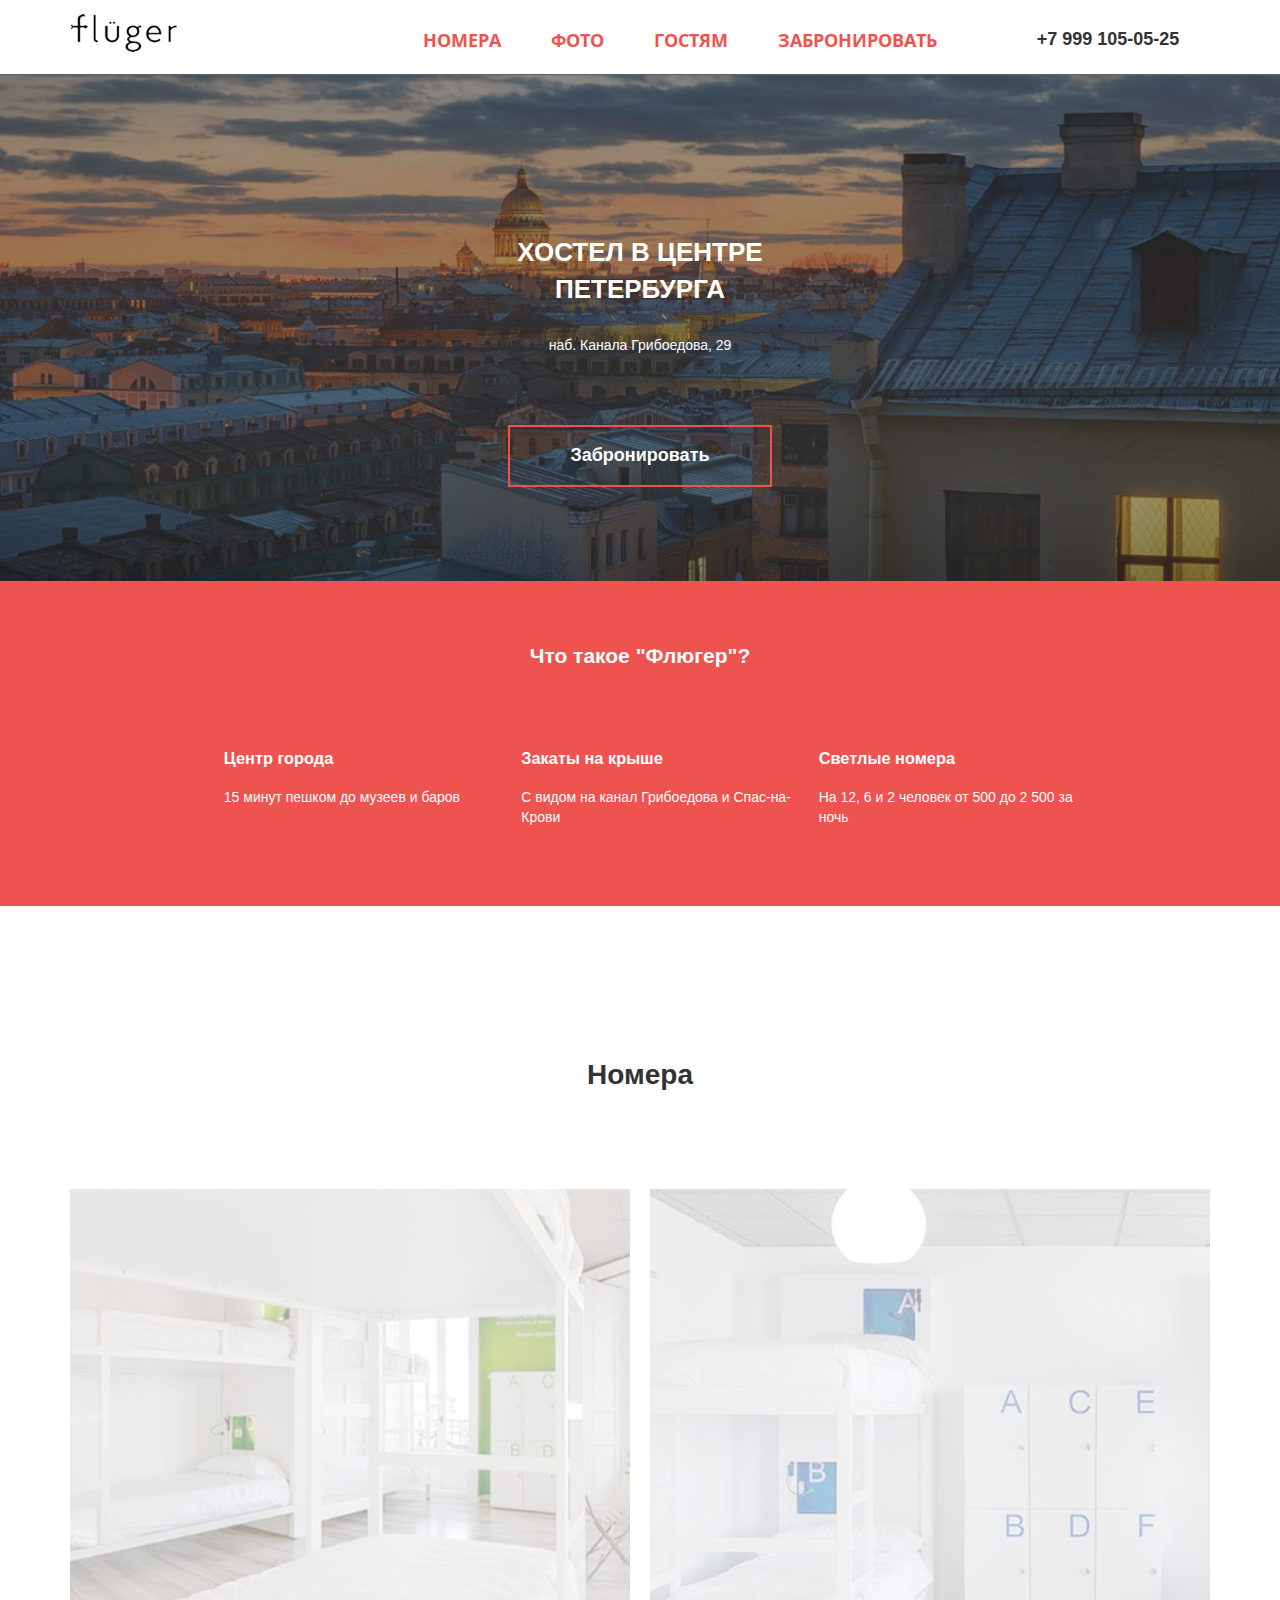
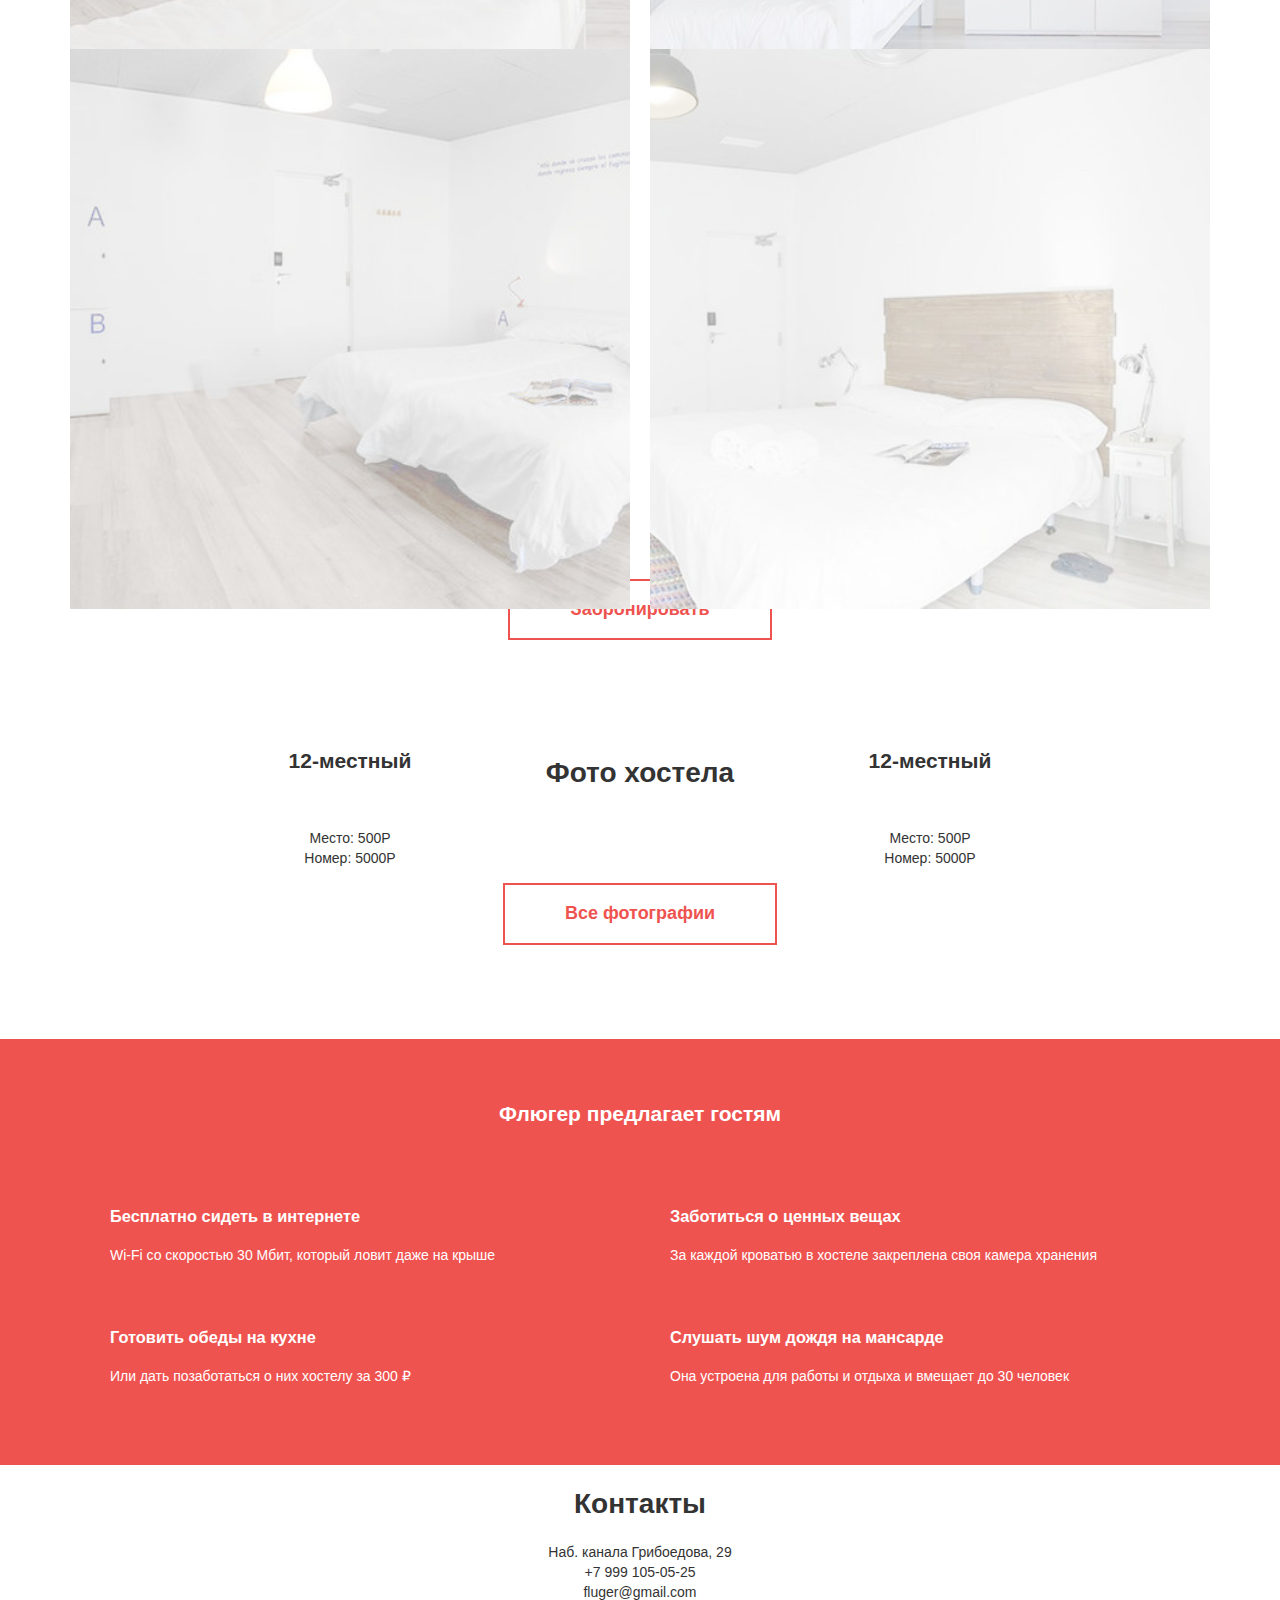
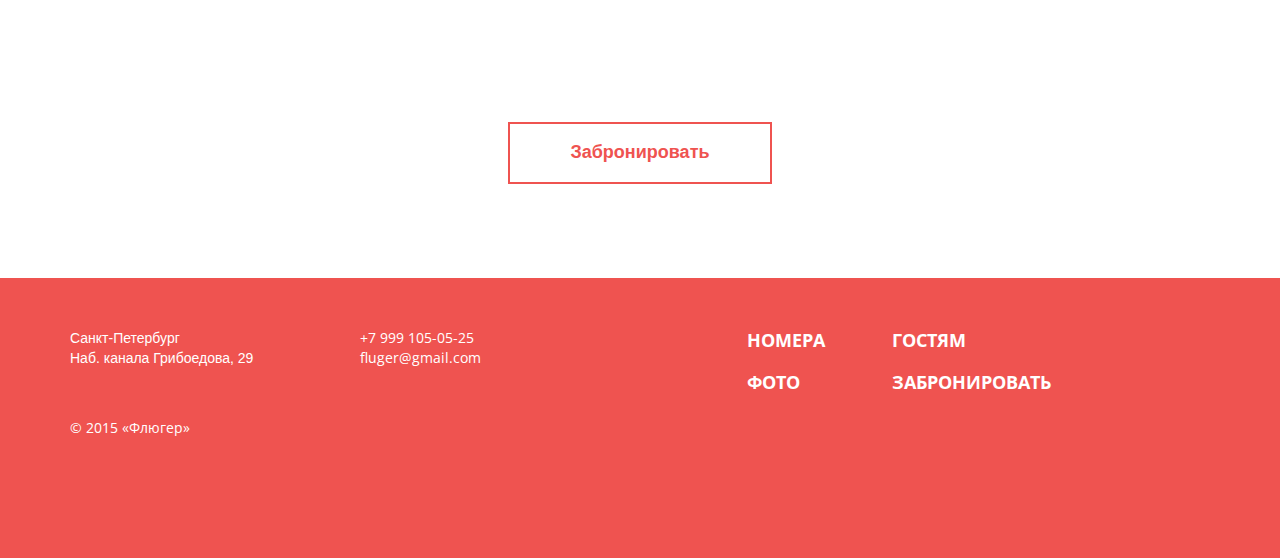
==== commit 50f9bcb1: "18.03" ====
--- a/index.html
+++ b/index.html
@@ -13,7 +13,7 @@
 <header>
   <div class="container ">
    <div class="row">
-      <div class="col-lg-3 logo">
+      <div class="col-sm-8 col-lg-3 logo">
          <a href="#"><img src="img/logo.png" height="38" width="107" alt="Fluger"></a>
       </div>
       <div class="col-lg-7">
@@ -26,7 +26,7 @@
            </ul>
       </nav>
       </div>
-      <div class="col-lg-2 tel">+7 999 105-05-25</div>
+      <div class=" col-sm-4 col-lg-2 tel">+7 999 105-05-25</div>
       <div class="sandwich">
         <ul>
           <li class="sandwich-line"></li>
@@ -74,22 +74,34 @@
    <div class="container rooms">
      <h1 class="subtitle">Номера</h1>
      <div class="row">
+       <div class="col-xs-12 col-sm-6 col-lg-6 rooms_item rooms_item_1">
+           <img src="img/main-rooms_1.jpg" width="100%" alt="" img-responsive>
+           <table class="room_price-1">
+             <tr><h2>12-местный</h2></tr>
+             <tr>
+               <td>Место: </td>
+               <td>Номер: </td>
+             </tr>
+             <tr>
+               <td>500Р</td>
+               <td>5000Р</td>
+             </tr>
+           </table>
+       </div>
        <div class="col-xs-12 col-sm-6 col-lg-6 rooms_item">
+          <img src="img/main-rooms_2.jpg" width="100%" alt="" img-responsive>
            <h2>12-местный</h2>
            <span>Место:   500Р</span>
            <span>Номер:   5000Р</span>
        </div>
        <div class="col-xs-12 col-sm-6 col-lg-6 rooms_item">
+           <img src="img/main-rooms_3.jpg" width="100%" alt="" img-responsive>
            <h2>12-местный</h2>
            <span>Место:   500Р</span>
            <span>Номер:   5000Р</span>
        </div>
-       <div class="col-xs-12 col-sm-6 col-lg-6 rooms_item">
-           <h2>12-местный</h2>
-           <span>Место:   500Р</span>
-           <span>Номер:   5000Р</span>
-       </div>
-       <div class="col-xs-12 col-sm-6 col-lg-6 rooms_item">
+       <div class="col-xs-12 col-sm-6 col-lg-6 rooms_item rooms_item_4">
+           <img src="img/main-rooms_4.jpg" width="100%" alt="" img-responsive>
            <h2>12-местный</h2>
            <span>Место:   500Р</span>
            <span>Номер:   5000Р</span>
--- a/css/style.css
+++ b/css/style.css
@@ -26,11 +26,11 @@
 .logo img{
   /*margin: 14px 20px;*/
   margin-top: 14px;
-  margin-bottom: 14px;
+  margin-bottom: 13px;
 }
 
 .main-nav{
-  float:right;
+ /* float:right;*/
   display: none;
  }
 .main-nav ul{
@@ -98,19 +98,9 @@
     display: inline-block;
     float:right;
     padding-right: 103px;
-  }
- /* .main-nav{
-    display: inline-block;
-  }
-  .main-nav-items{
-    display:none;
-  }
-
-*/
-   /* margin-left: 340px;*/
-
-
-
+    margin-top: 22px;
+    margin-bottom: 13px;
+  }
 }
 @media only screen and (min-width : 1200px)  {
   .container{
@@ -123,13 +113,7 @@
   }
  .main-nav{
   display:inline-block;
-  transform:translateX(-270px);
-  /*margin-right: 270px;*/
-  /*margin-top: 0;
-  margin-bottom: 9px;
-  padding-left: 0;
-  margin-top: 10px;*/
-   }
+  }
   .main-nav ul{
 
   }
@@ -139,16 +123,15 @@
  .tel{
   display:inline-block;
   vertical-align: top;
-  /*margin-top: 12px;
-  margin-bottom: 9px;
-  margin-right: 0;
-  margin-left: 300px;*/
-
+  margin-top: 27px;
  }
 }
 /*promo*/
 .promo{
-  background-color: #35444e;
+  background-image: url(../img/bg-main-promo.jpg);
+  -webkit-background-size: cover;
+  background-size: cover;
+  background-repeat: no-repeat;
   color: #fff;
   text-align: center;
 }
@@ -157,8 +140,6 @@
   width: 250px;
   font-size: 26px;
   text-transform:uppercase;
-
-
 }
 .promo-subtitle{
   display: block;
@@ -211,12 +192,35 @@
   text-align: center;
 }
 .rooms_item{
-  background-image: url(../img/rooms1.png);
-  -webkit-background-size: 100$;
-  background-size: 100$;
+  -webkit-background-size: 100%;
+  background-size: 100%;
   background-repeat: no-repeat;
   text-align: center;
-  }
+  height: 460px;
+  width: 460px;
+  }
+  .rooms_item_1{
+    position: relative;
+  }
+  .room_price-1{
+    position: absolute;
+    font-size: 18px;
+    color: #000;
+    top: center;
+    left:center;
+  }
+/*.rooms_item_1{
+  background-image: url(../img/main-rooms_1.jpg);
+}
+.rooms_item_2{
+  background-image: url(../img/main-rooms_2.jpg);
+}*/
+/*.rooms_item_3{
+  background-image: url(../img/main-rooms_3.jpg);
+}
+.rooms_item_4{
+  background-image: url(../img/main-rooms_4.jpg);
+}*/
 .rooms h1{
   padding-top: 130px;
   padding-bottom: 75px;
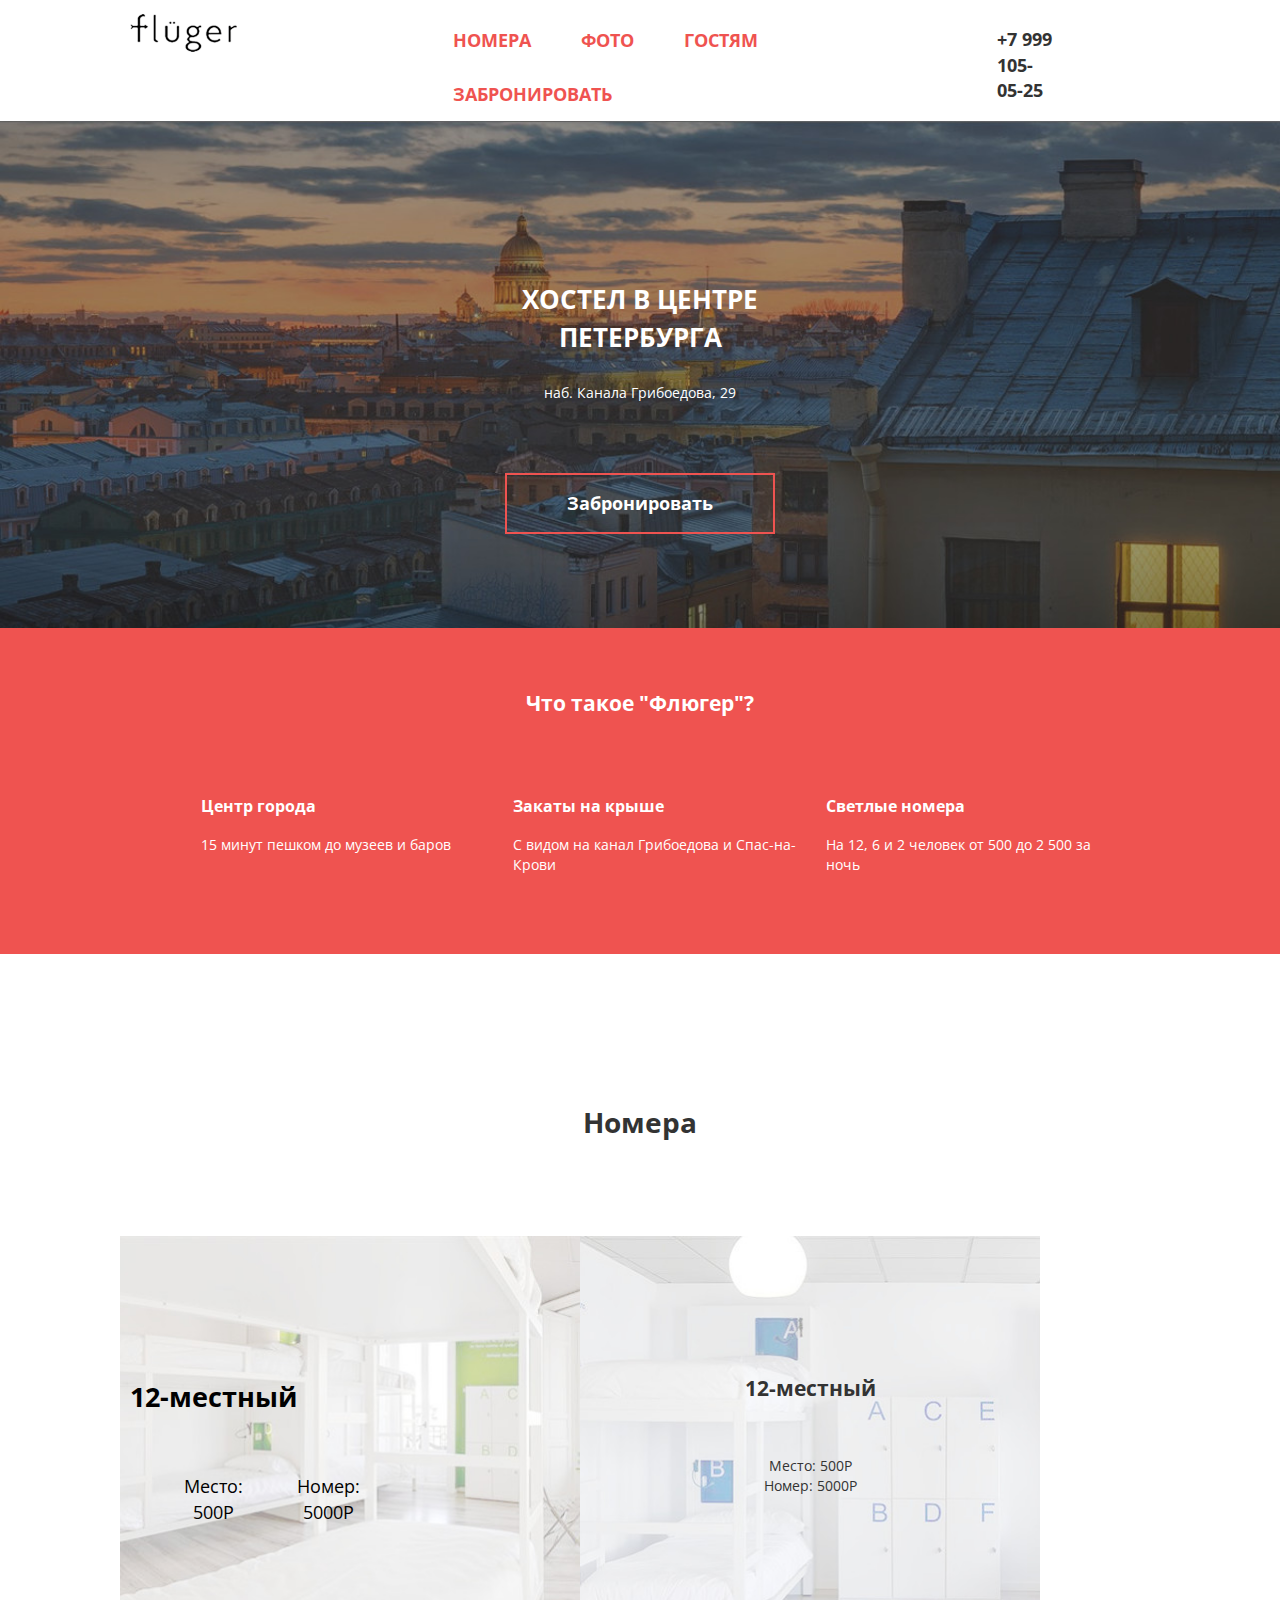
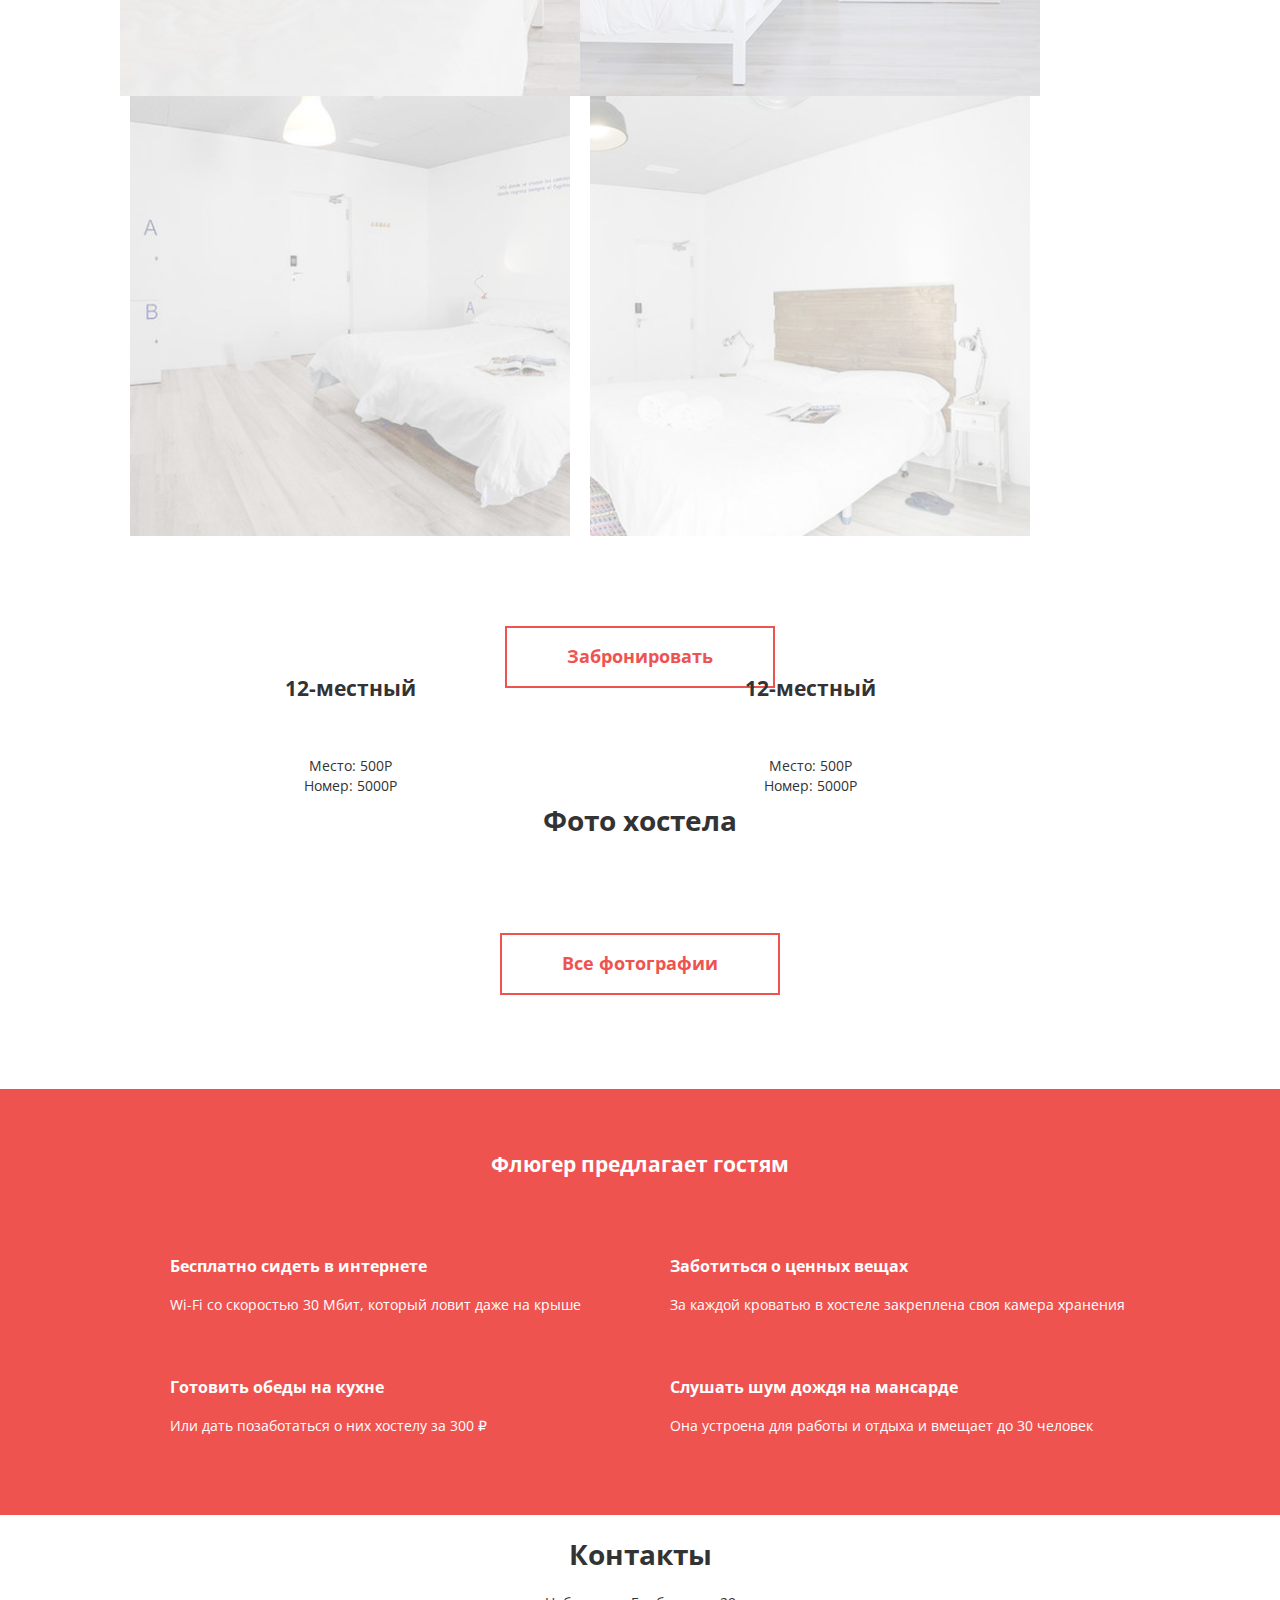
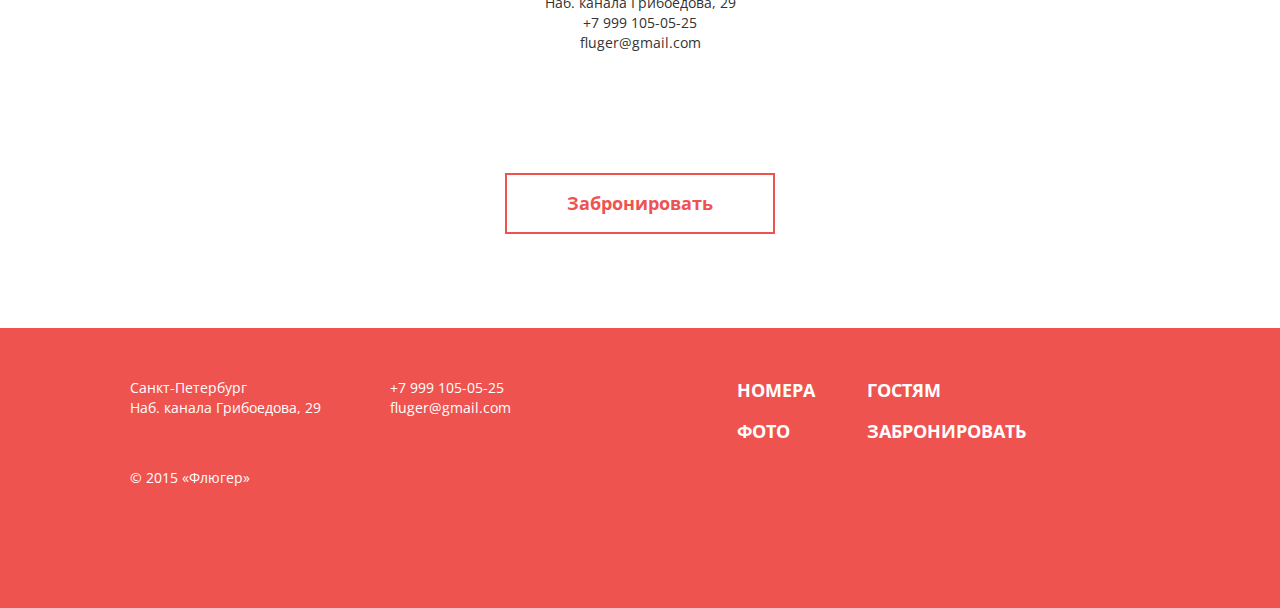
==== commit 474c0065: "18.03" ====
--- a/index.html
+++ b/index.html
@@ -4,9 +4,9 @@
   <meta charset="UTF-8">
   <title>Fluger</title>
   <meta name="viewport" content="width=device-width, initial-scale=1.0">
+  <link href='https://fonts.googleapis.com/css?family=Open+Sans:400,700,400italic&subset=latin,cyrillic-ext' rel='stylesheet' type='text/css'>
+  <link rel="stylesheet" href="css/bootstrap.css">
   <link rel="stylesheet" href="css/style.css">
-  <link rel="stylesheet" href="css/bootstrap.css">
-  <link href='https://fonts.googleapis.com/css?family=Open+Sans:400,700,400italic&subset=latin,cyrillic-ext' rel='stylesheet' type='text/css'>
 
 </head>
 <body>
@@ -75,9 +75,9 @@
      <h1 class="subtitle">Номера</h1>
      <div class="row">
        <div class="col-xs-12 col-sm-6 col-lg-6 rooms_item rooms_item_1">
-           <img src="img/main-rooms_1.jpg" width="100%" alt="" img-responsive>
+           <!-- <img src="img/main-rooms_1.jpg" width="100%" alt="" img-responsive> -->
            <table class="room_price-1">
-             <tr><h2>12-местный</h2></tr>
+             <tr><td><h2>12-местный</h2></td></tr>
              <tr>
                <td>Место: </td>
                <td>Номер: </td>
@@ -88,8 +88,8 @@
              </tr>
            </table>
        </div>
-       <div class="col-xs-12 col-sm-6 col-lg-6 rooms_item">
-          <img src="img/main-rooms_2.jpg" width="100%" alt="" img-responsive>
+       <div class="col-xs-12 col-sm-6 col-lg-6 rooms_item rooms_item_2">
+         <!--  <img src="img/main-rooms_2.jpg" width="100%" alt="" img-responsive> -->
            <h2>12-местный</h2>
            <span>Место:   500Р</span>
            <span>Номер:   5000Р</span>
--- a/css/style.css
+++ b/css/style.css
@@ -200,8 +200,14 @@
   width: 460px;
   }
   .rooms_item_1{
+  background-image: url(../img/main-rooms_1.jpg);
+}
+  .rooms_item_2{
+    background-image: url(../img/main-rooms_2.jpg);
+}
+/*  .rooms_item_1{
     position: relative;
-  }
+  }*/
   .room_price-1{
     position: absolute;
     font-size: 18px;
@@ -209,12 +215,7 @@
     top: center;
     left:center;
   }
-/*.rooms_item_1{
-  background-image: url(../img/main-rooms_1.jpg);
-}
-.rooms_item_2{
-  background-image: url(../img/main-rooms_2.jpg);
-}*/
+
 /*.rooms_item_3{
   background-image: url(../img/main-rooms_3.jpg);
 }
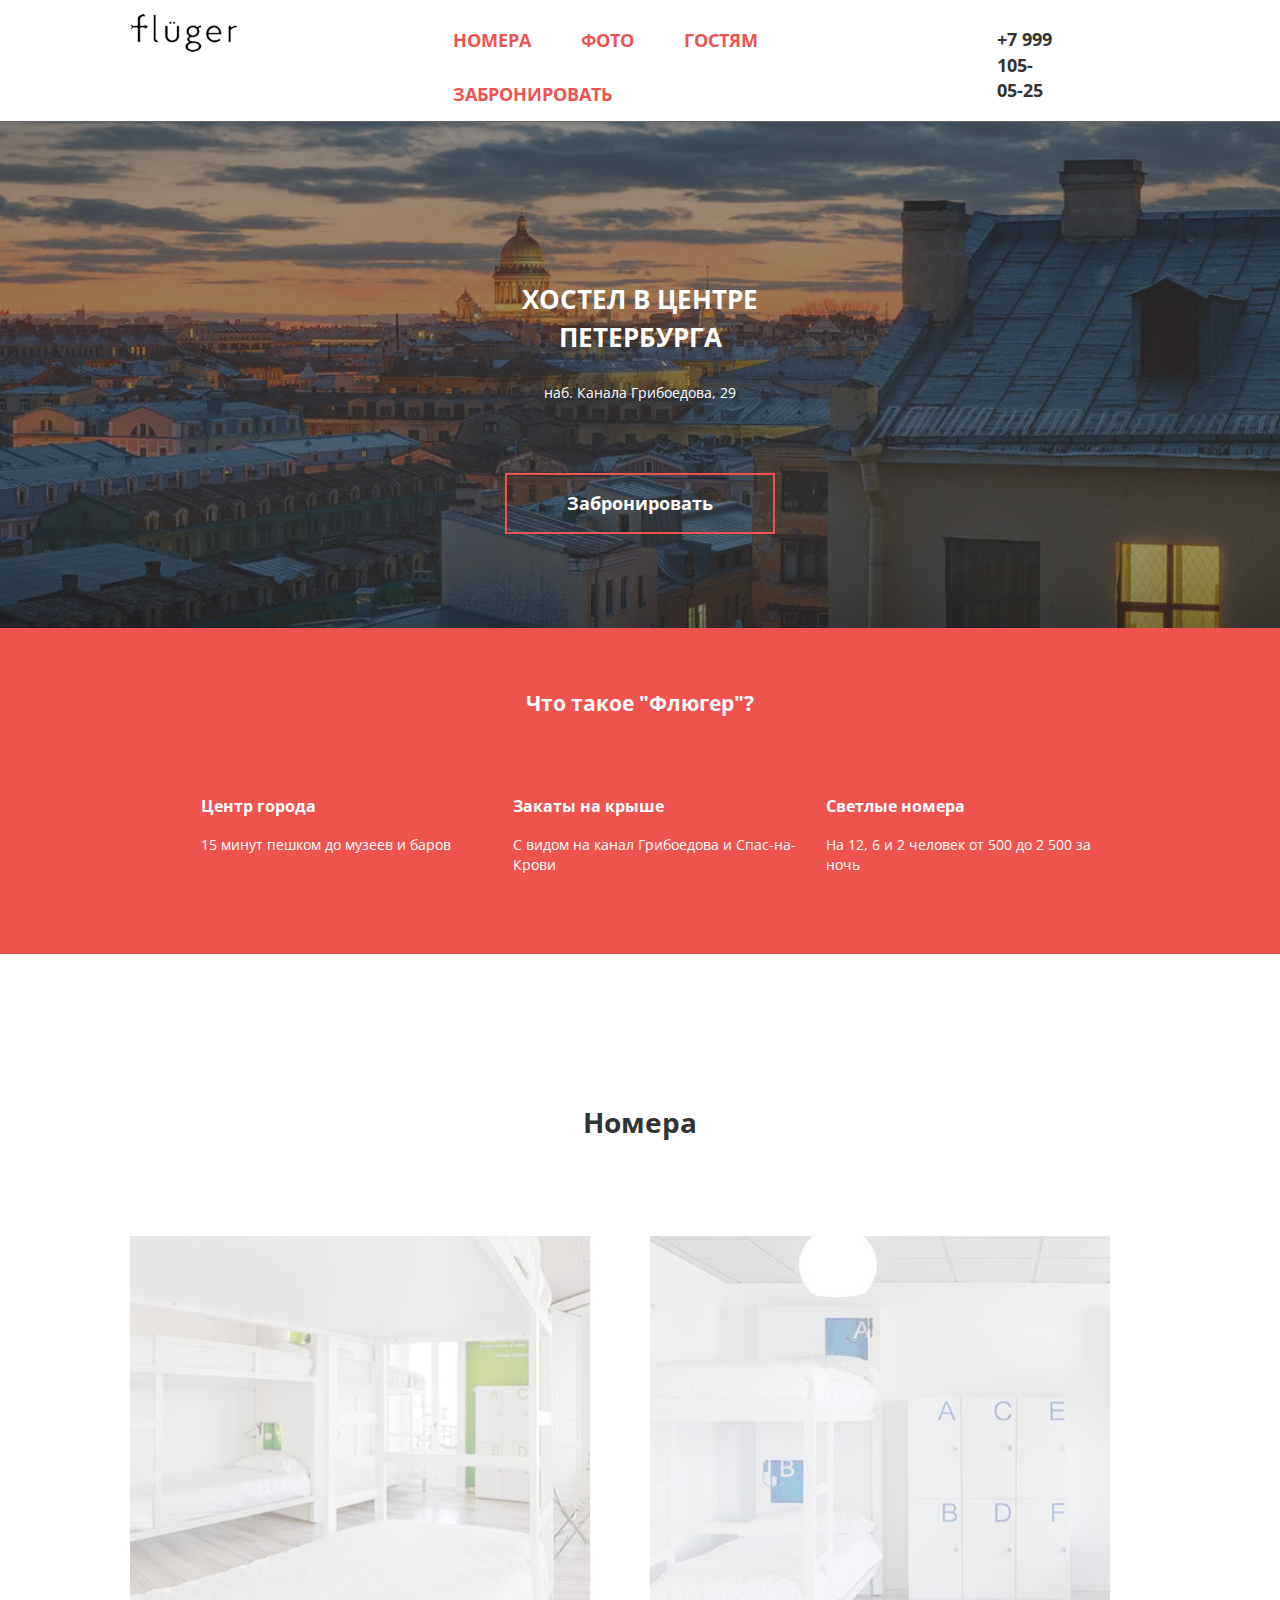
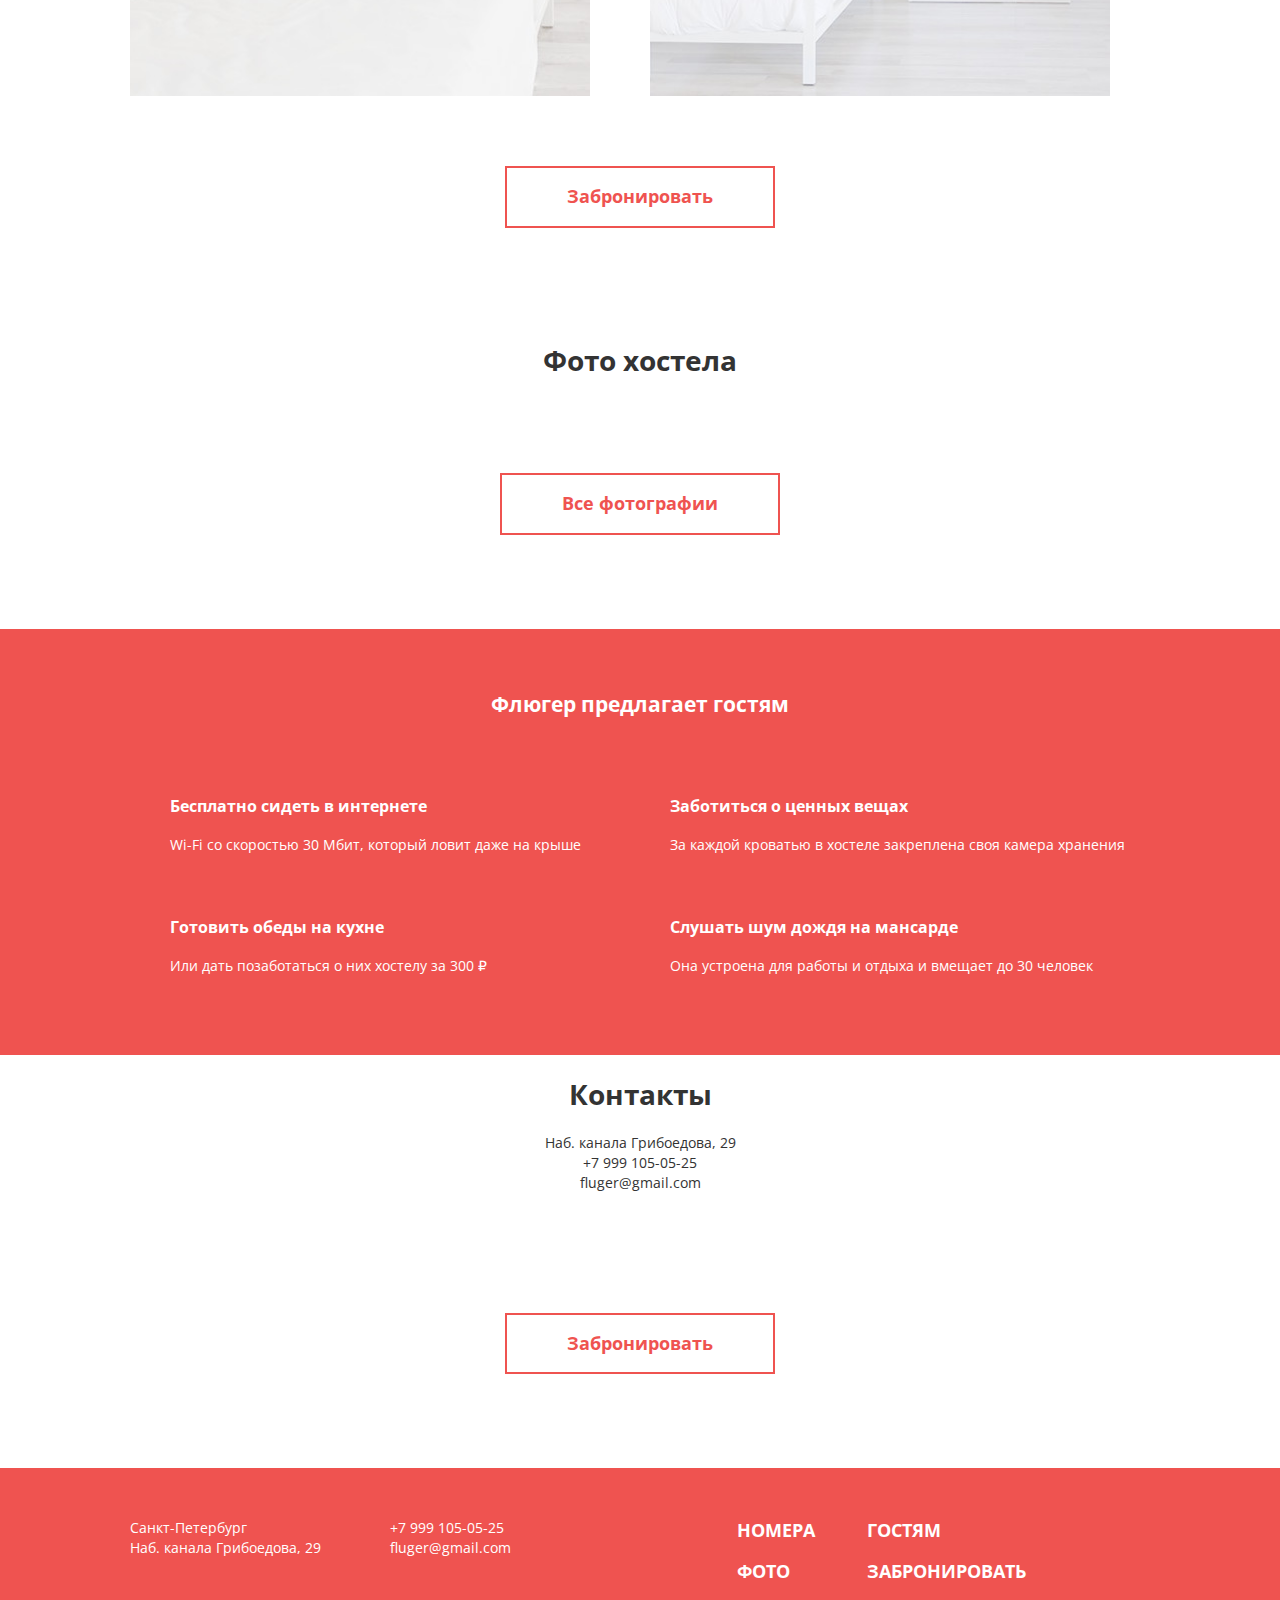
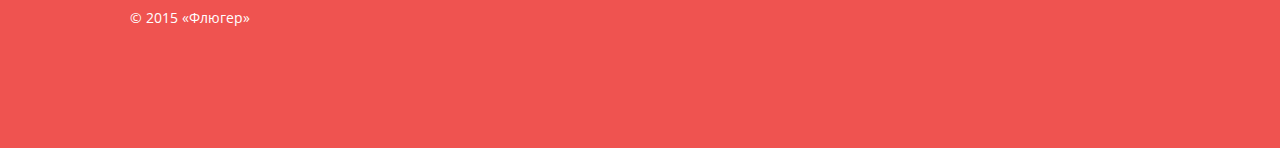
==== commit f1f3e61f: "18-3" ====
--- a/index.html
+++ b/index.html
@@ -74,9 +74,12 @@
    <div class="container rooms">
      <h1 class="subtitle">Номера</h1>
      <div class="row">
-       <div class="col-xs-12 col-sm-6 col-lg-6 rooms_item rooms_item_1">
+       <div class="col-xs-12 col-sm-6 col-lg-6">
+         <div class="rooms_item rooms_item_1">
+
+         </div>
            <!-- <img src="img/main-rooms_1.jpg" width="100%" alt="" img-responsive> -->
-           <table class="room_price-1">
+          <!--  <table class="room_price-1">
              <tr><td><h2>12-местный</h2></td></tr>
              <tr>
                <td>Место: </td>
@@ -86,15 +89,18 @@
                <td>500Р</td>
                <td>5000Р</td>
              </tr>
-           </table>
-       </div>
-       <div class="col-xs-12 col-sm-6 col-lg-6 rooms_item rooms_item_2">
+           </table> -->
+       </div>
+       <div class="col-xs-12 col-sm-6 col-lg-6">
+          <div class="rooms_item rooms_item_2">
+
+         </div>
          <!--  <img src="img/main-rooms_2.jpg" width="100%" alt="" img-responsive> -->
-           <h2>12-местный</h2>
+           <!-- <h2>12-местный</h2>
            <span>Место:   500Р</span>
-           <span>Номер:   5000Р</span>
-       </div>
-       <div class="col-xs-12 col-sm-6 col-lg-6 rooms_item">
+           <span>Номер:   5000Р</span> -->
+       </div>
+       <!-- <div class="col-xs-12 col-sm-6 col-lg-6 rooms_item">
            <img src="img/main-rooms_3.jpg" width="100%" alt="" img-responsive>
            <h2>12-местный</h2>
            <span>Место:   500Р</span>
@@ -105,7 +111,7 @@
            <h2>12-местный</h2>
            <span>Место:   500Р</span>
            <span>Номер:   5000Р</span>
-       </div>
+       </div> -->
        <a href="#" class="btn">Забронировать</a>
      </div>
    </div>
--- a/css/style.css
+++ b/css/style.css
@@ -192,8 +192,8 @@
   text-align: center;
 }
 .rooms_item{
-  -webkit-background-size: 100%;
-  background-size: 100%;
+  -webkit-background-size: cover;
+  background-size: cover;
   background-repeat: no-repeat;
   text-align: center;
   height: 460px;
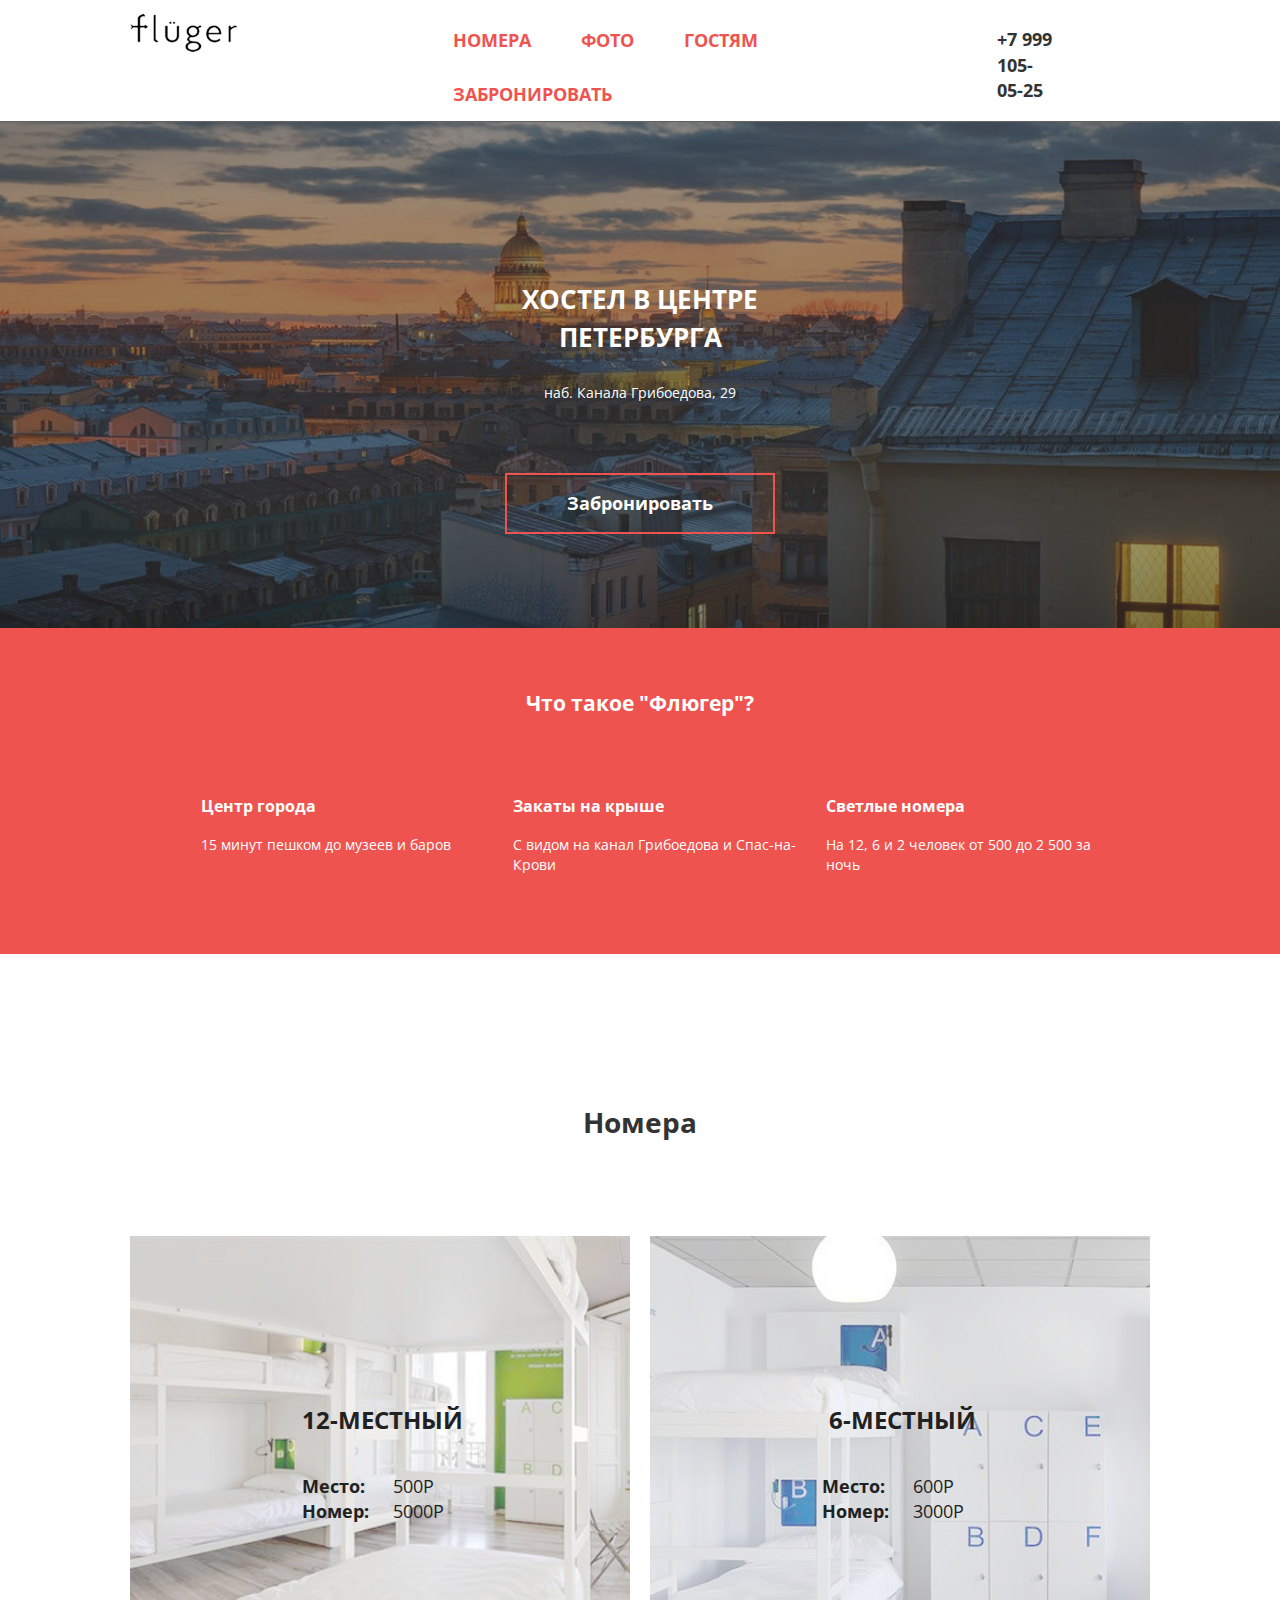
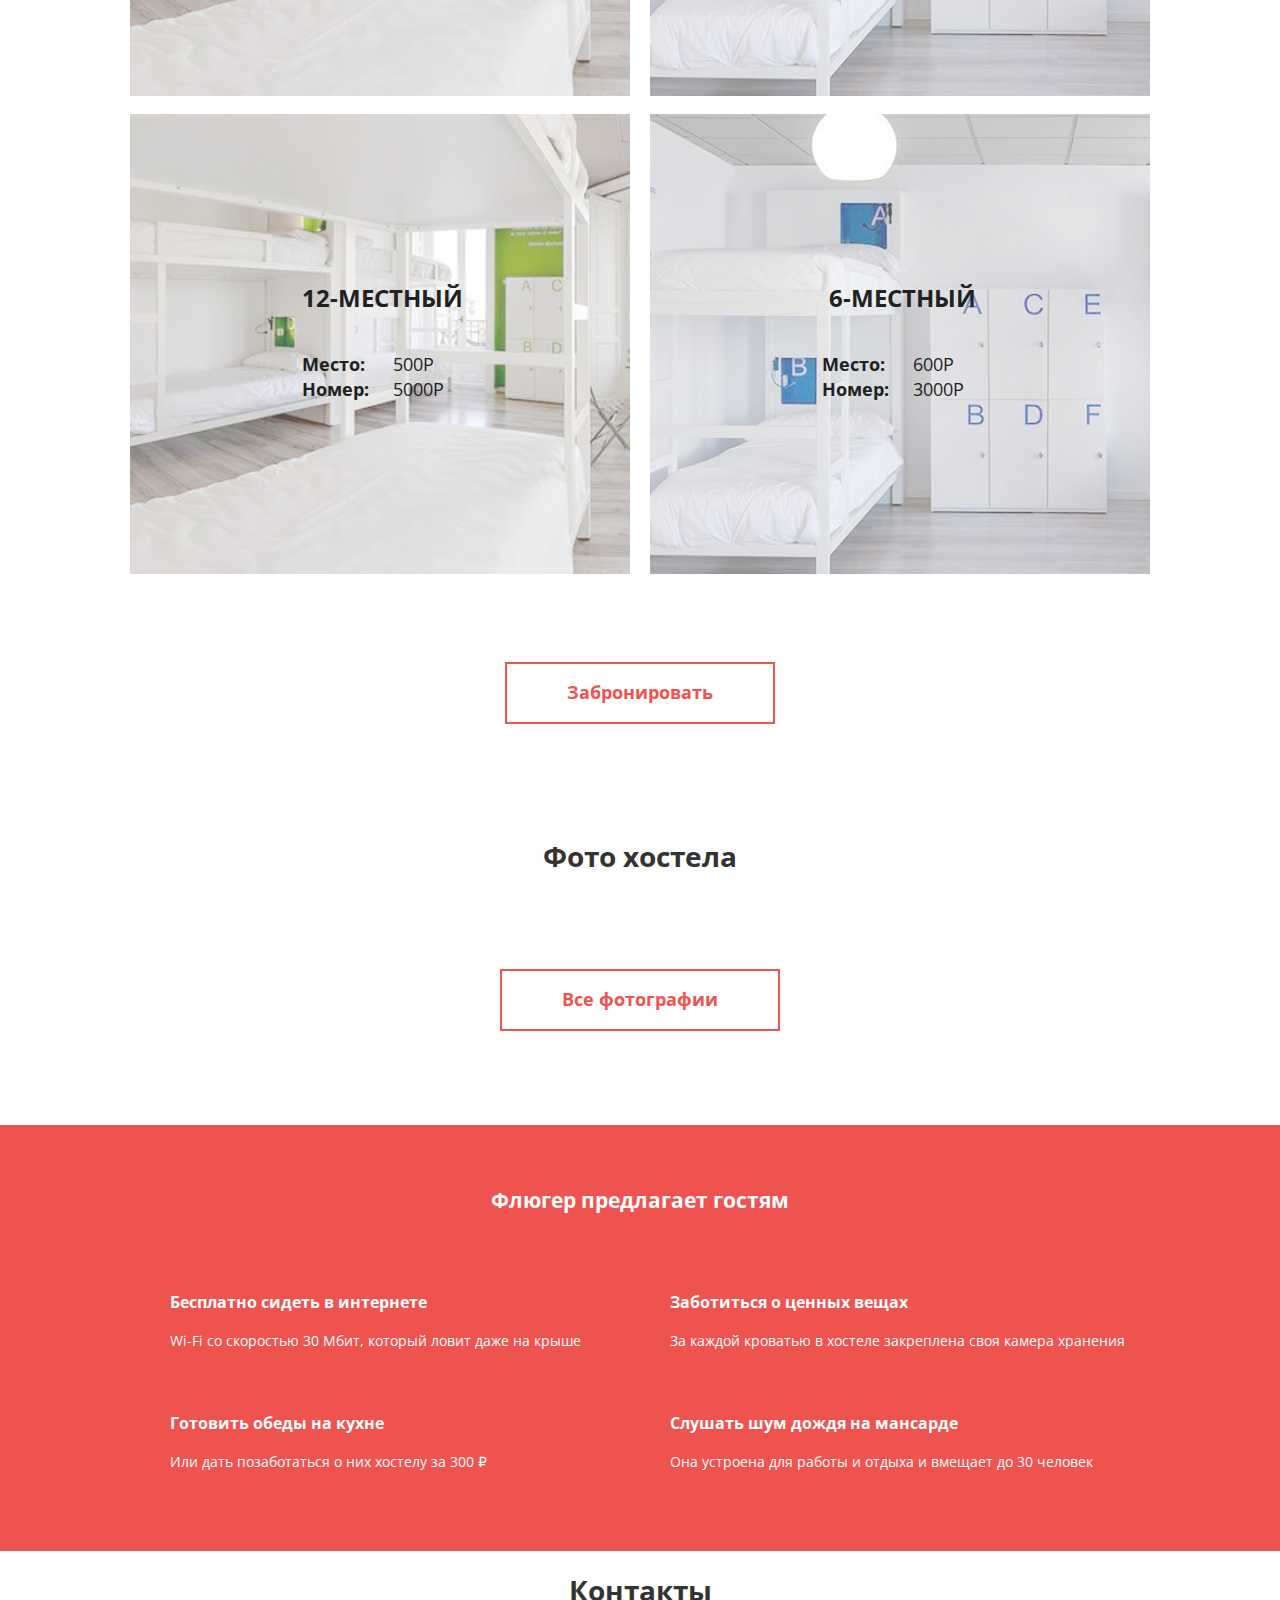
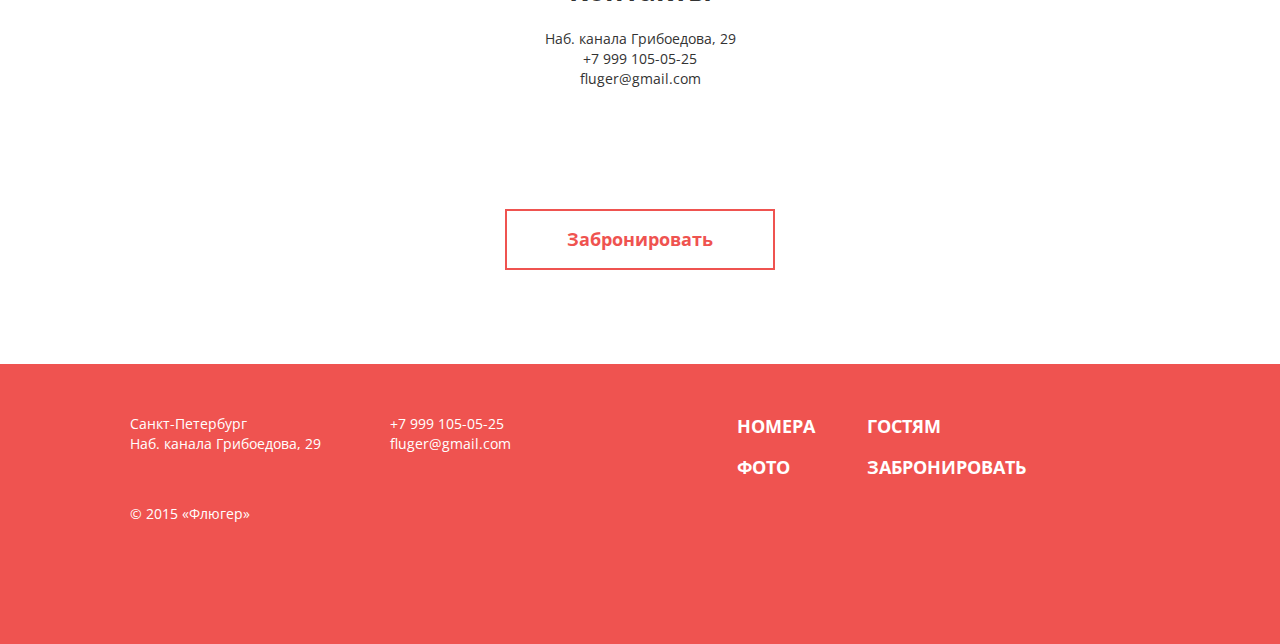
==== commit 7c353f7b: "18-03" ====
--- a/index.html
+++ b/index.html
@@ -76,44 +76,74 @@
      <div class="row">
        <div class="col-xs-12 col-sm-6 col-lg-6">
          <div class="rooms_item rooms_item_1">
-
+           <table class="room_price">
+             <caption>12-местный</caption>
+             <tr>
+               <th>Место: </th>
+               <td>500Р </td>
+             </tr>
+             <tr>
+               <th>Номер:</th>
+               <td>5000Р</td>
+             </tr>
+           </table>
          </div>
-           <!-- <img src="img/main-rooms_1.jpg" width="100%" alt="" img-responsive> -->
-          <!--  <table class="room_price-1">
-             <tr><td><h2>12-местный</h2></td></tr>
-             <tr>
-               <td>Место: </td>
-               <td>Номер: </td>
-             </tr>
-             <tr>
-               <td>500Р</td>
+      </div>
+       <div class="col-xs-12 col-sm-6 col-lg-6">
+          <div class="rooms_item rooms_item_2">
+           <table class="room_price">
+             <caption>6-местный</caption>
+             <tr>
+               <th>Место: </th>
+               <td>600Р </td>
+             </tr>
+             <tr>
+               <th>Номер:</th>
+               <td>3000Р</td>
+             </tr>
+           </table>
+          </div>
+       </div>
+     </div>
+
+     <div class="row">
+       <div class="col-xs-12 col-sm-6 col-lg-6">
+         <div class="rooms_item rooms_item_1">
+           <table class="room_price">
+             <caption>12-местный</caption>
+             <tr>
+               <th>Место: </th>
+               <td>500Р </td>
+             </tr>
+             <tr>
+               <th>Номер:</th>
                <td>5000Р</td>
              </tr>
-           </table> -->
-       </div>
+           </table>
+         </div>
+      </div>
        <div class="col-xs-12 col-sm-6 col-lg-6">
           <div class="rooms_item rooms_item_2">
-
-         </div>
-         <!--  <img src="img/main-rooms_2.jpg" width="100%" alt="" img-responsive> -->
-           <!-- <h2>12-местный</h2>
-           <span>Место:   500Р</span>
-           <span>Номер:   5000Р</span> -->
-       </div>
-       <!-- <div class="col-xs-12 col-sm-6 col-lg-6 rooms_item">
-           <img src="img/main-rooms_3.jpg" width="100%" alt="" img-responsive>
-           <h2>12-местный</h2>
-           <span>Место:   500Р</span>
-           <span>Номер:   5000Р</span>
-       </div>
-       <div class="col-xs-12 col-sm-6 col-lg-6 rooms_item rooms_item_4">
-           <img src="img/main-rooms_4.jpg" width="100%" alt="" img-responsive>
-           <h2>12-местный</h2>
-           <span>Место:   500Р</span>
-           <span>Номер:   5000Р</span>
-       </div> -->
+           <table class="room_price">
+             <caption>6-местный</caption>
+             <tr>
+               <th>Место: </th>
+               <td>600Р </td>
+             </tr>
+             <tr>
+               <th>Номер:</th>
+               <td>3000Р</td>
+             </tr>
+           </table>
+          </div>
+       </div>
+     </div>
+
+
+
+
        <a href="#" class="btn">Забронировать</a>
-     </div>
+
    </div>
  </section>
 <!-- photo -->
--- a/css/style.css
+++ b/css/style.css
@@ -196,32 +196,95 @@
   background-size: cover;
   background-repeat: no-repeat;
   text-align: center;
+  width: 100%;
+  text-align: center;
+  }
+.room_price{
+  position: absolute;
+  width: 161px;
+  font-size: 18px;
+  color: #000;
+ }
+@media only screen and (min-width : 320px) {
+.rooms_item{
+  height: 310px;
+   }
+.room_price{
+  top:25%;
+  left:25%;
+  }
+}
+@media only screen and (min-width : 768px) {
+.rooms_item{
+  height: 314px;
+  }
+.room_price{
+  top:30%;
+  left:29%;
+  }
+  }
+@media only screen and (min-width : 1200px) {
+.rooms_item{
   height: 460px;
-  width: 460px;
-  }
-  .rooms_item_1{
+  margin-bottom: 18px;
+  }
+.room_price{
+  text-align: left;
+  top: 35%;
+  left:35%;
+  z-index:100;
+ }
+  }
+.rooms_item_1{
   background-image: url(../img/main-rooms_1.jpg);
-}
-  .rooms_item_2{
+ }
+.rooms_item_2{
     background-image: url(../img/main-rooms_2.jpg);
 }
-/*  .rooms_item_1{
-    position: relative;
-  }*/
-  .room_price-1{
-    position: absolute;
+.rooms_item caption{
+    font-size: 24px;
+    font-weight: bold;
+    text-transform: uppercase;
+    color:#212121;
+    margin-bottom: 36px;
+  }
+  .rooms_item tr{
     font-size: 18px;
-    color: #000;
-    top: center;
-    left:center;
-  }
-
+    color:#212121;
+    text-align: left;
+  }
+.rooms_item:after{
+  content:"";
+  position: absolute;
+  width: 98%;
+  background: rgba(255,255,255,0.3);
+  top:0;
+  left:0;
+  height: 460px;
+  display: inline-block;
+
+
+}
+.rooms_item:hover:after{
+  display:none;
+
+
+}
 /*.rooms_item_3{
   background-image: url(../img/main-rooms_3.jpg);
 }
 .rooms_item_4{
   background-image: url(../img/main-rooms_4.jpg);
 }*/
+
+
+
+
+
+
+
+
+
 .rooms h1{
   padding-top: 130px;
   padding-bottom: 75px;
